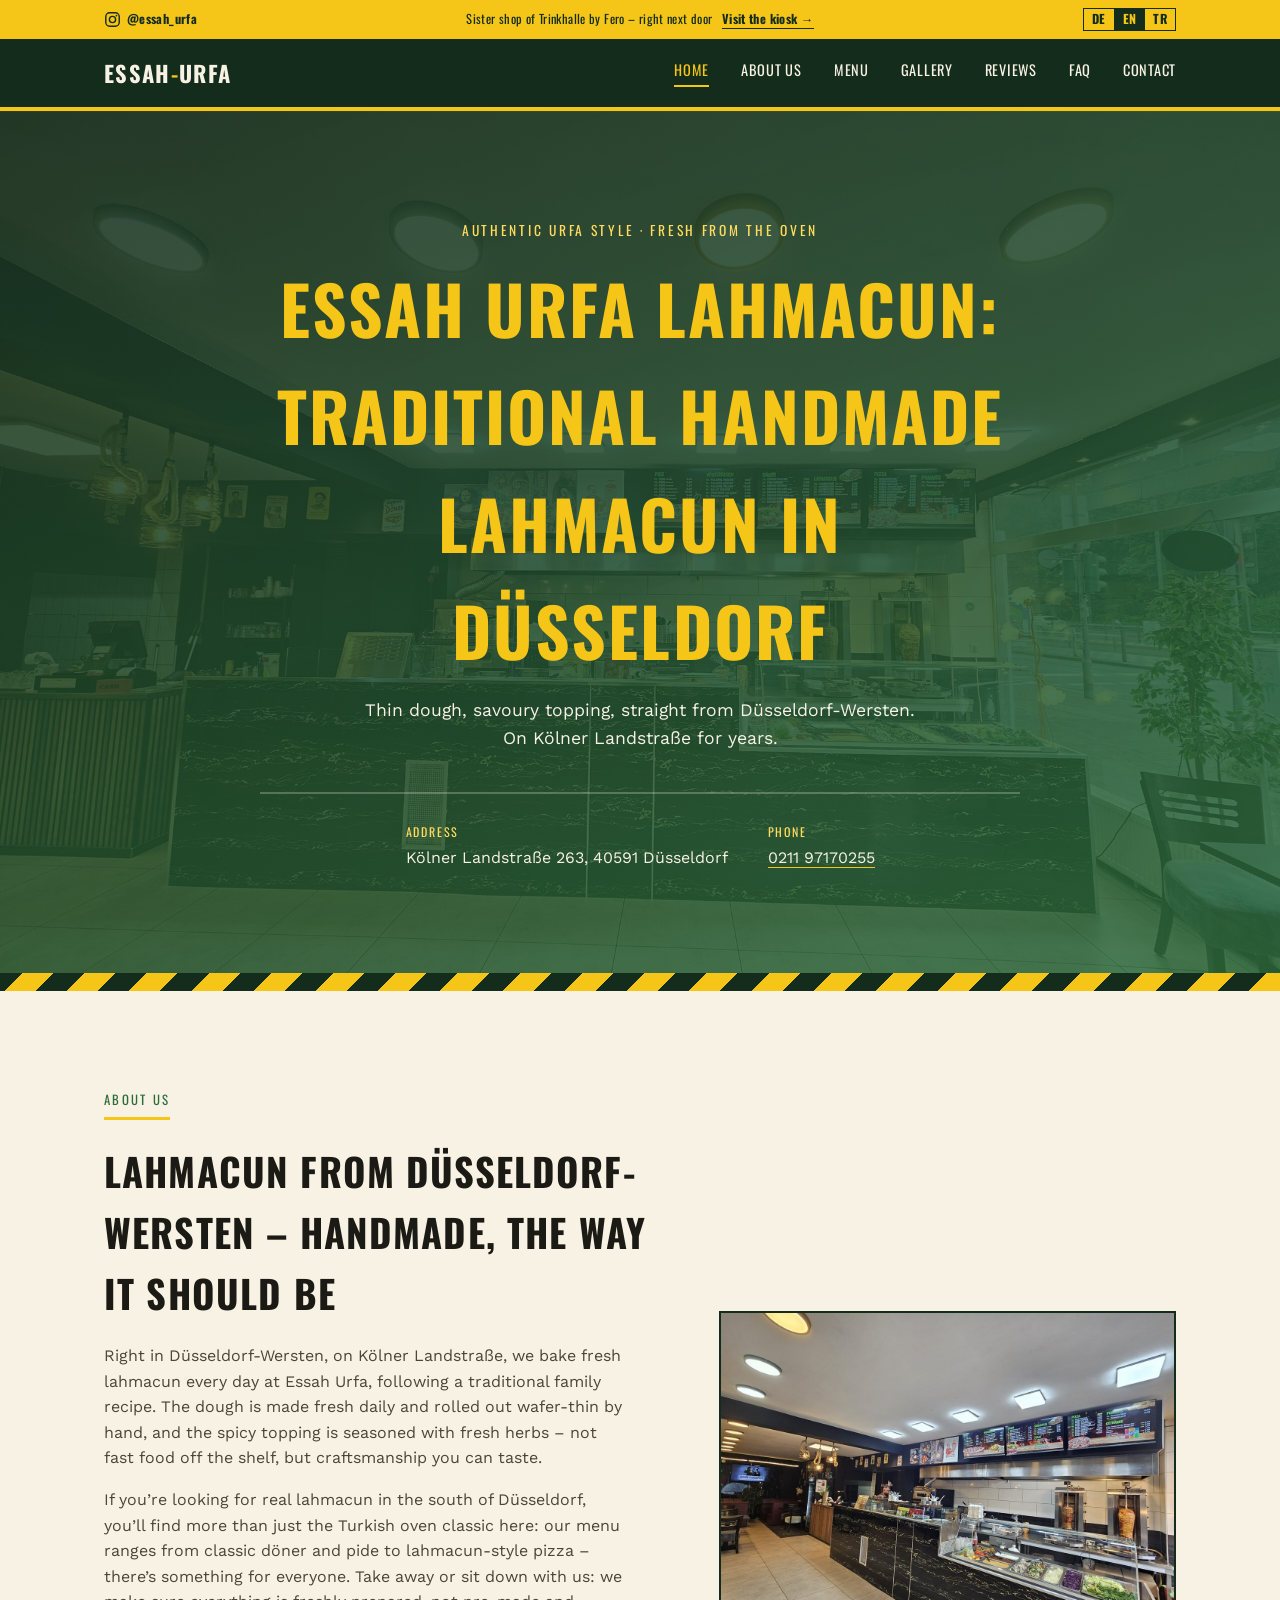
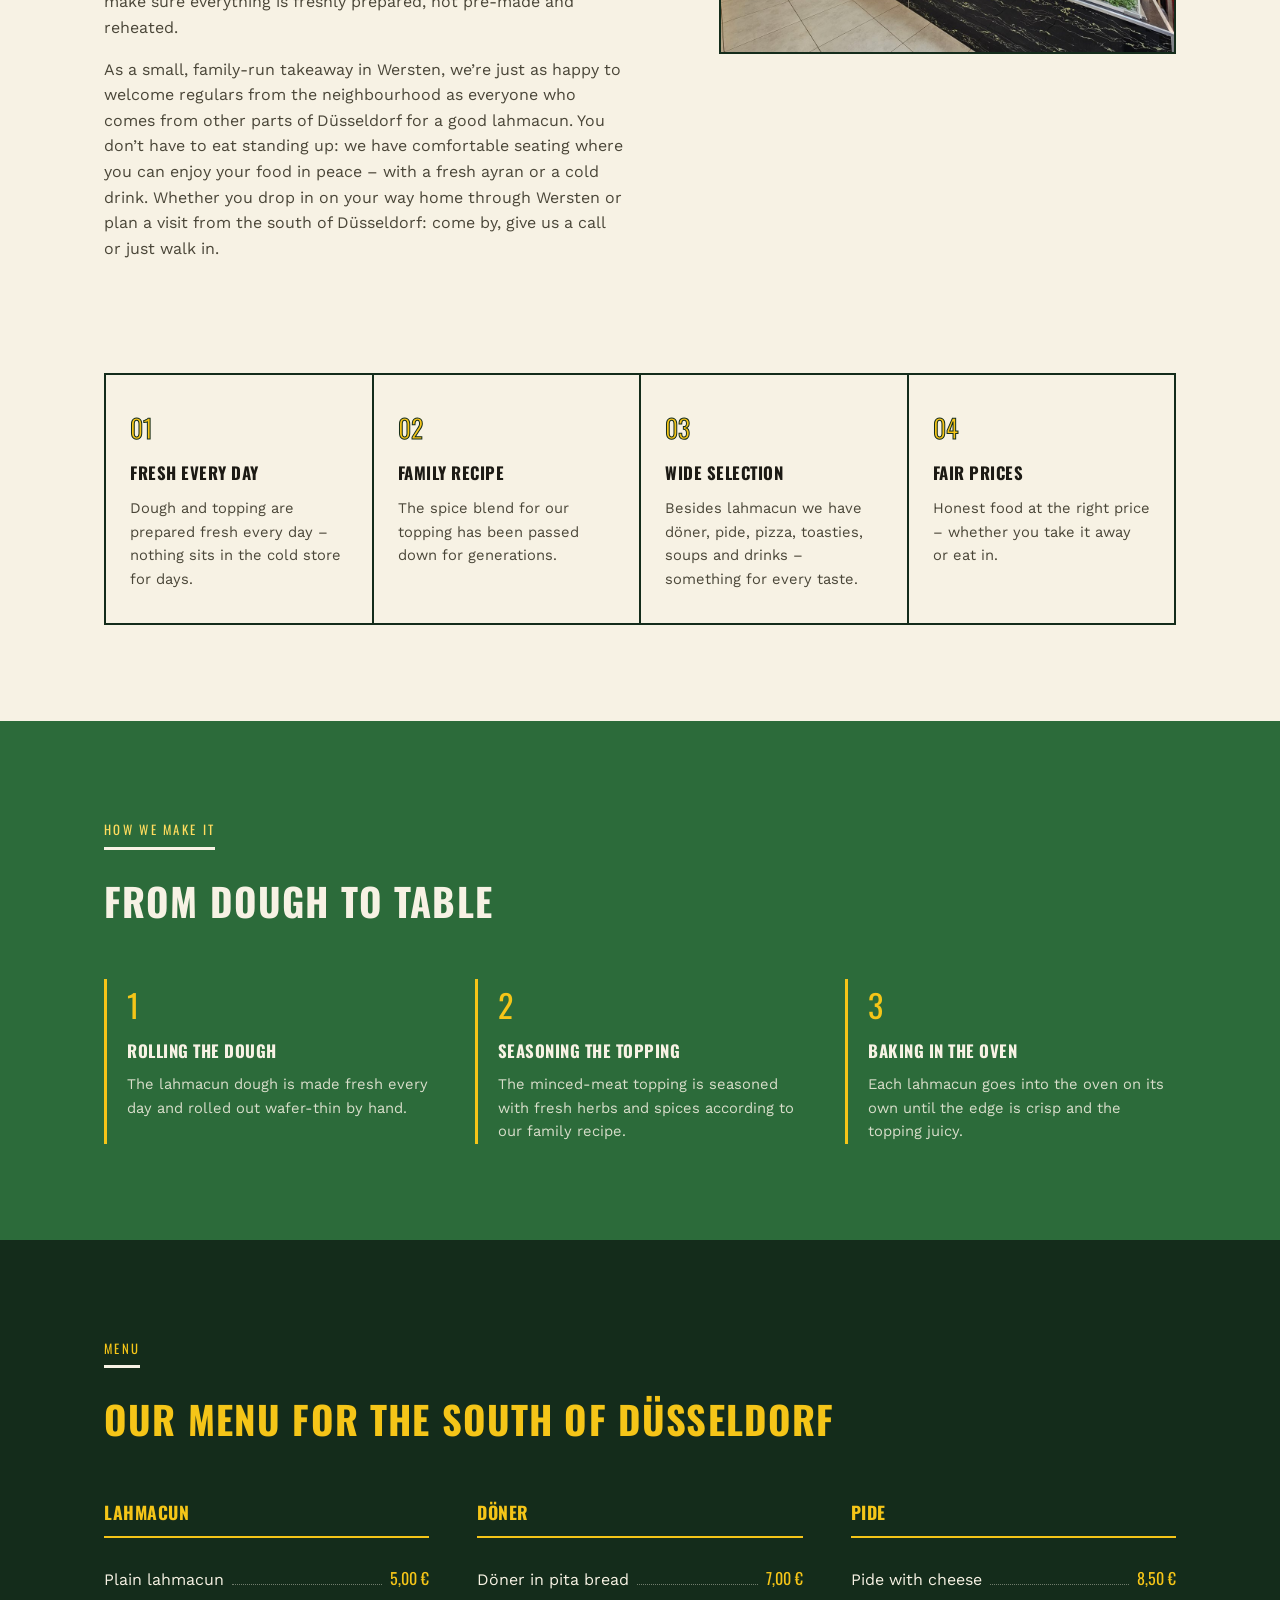
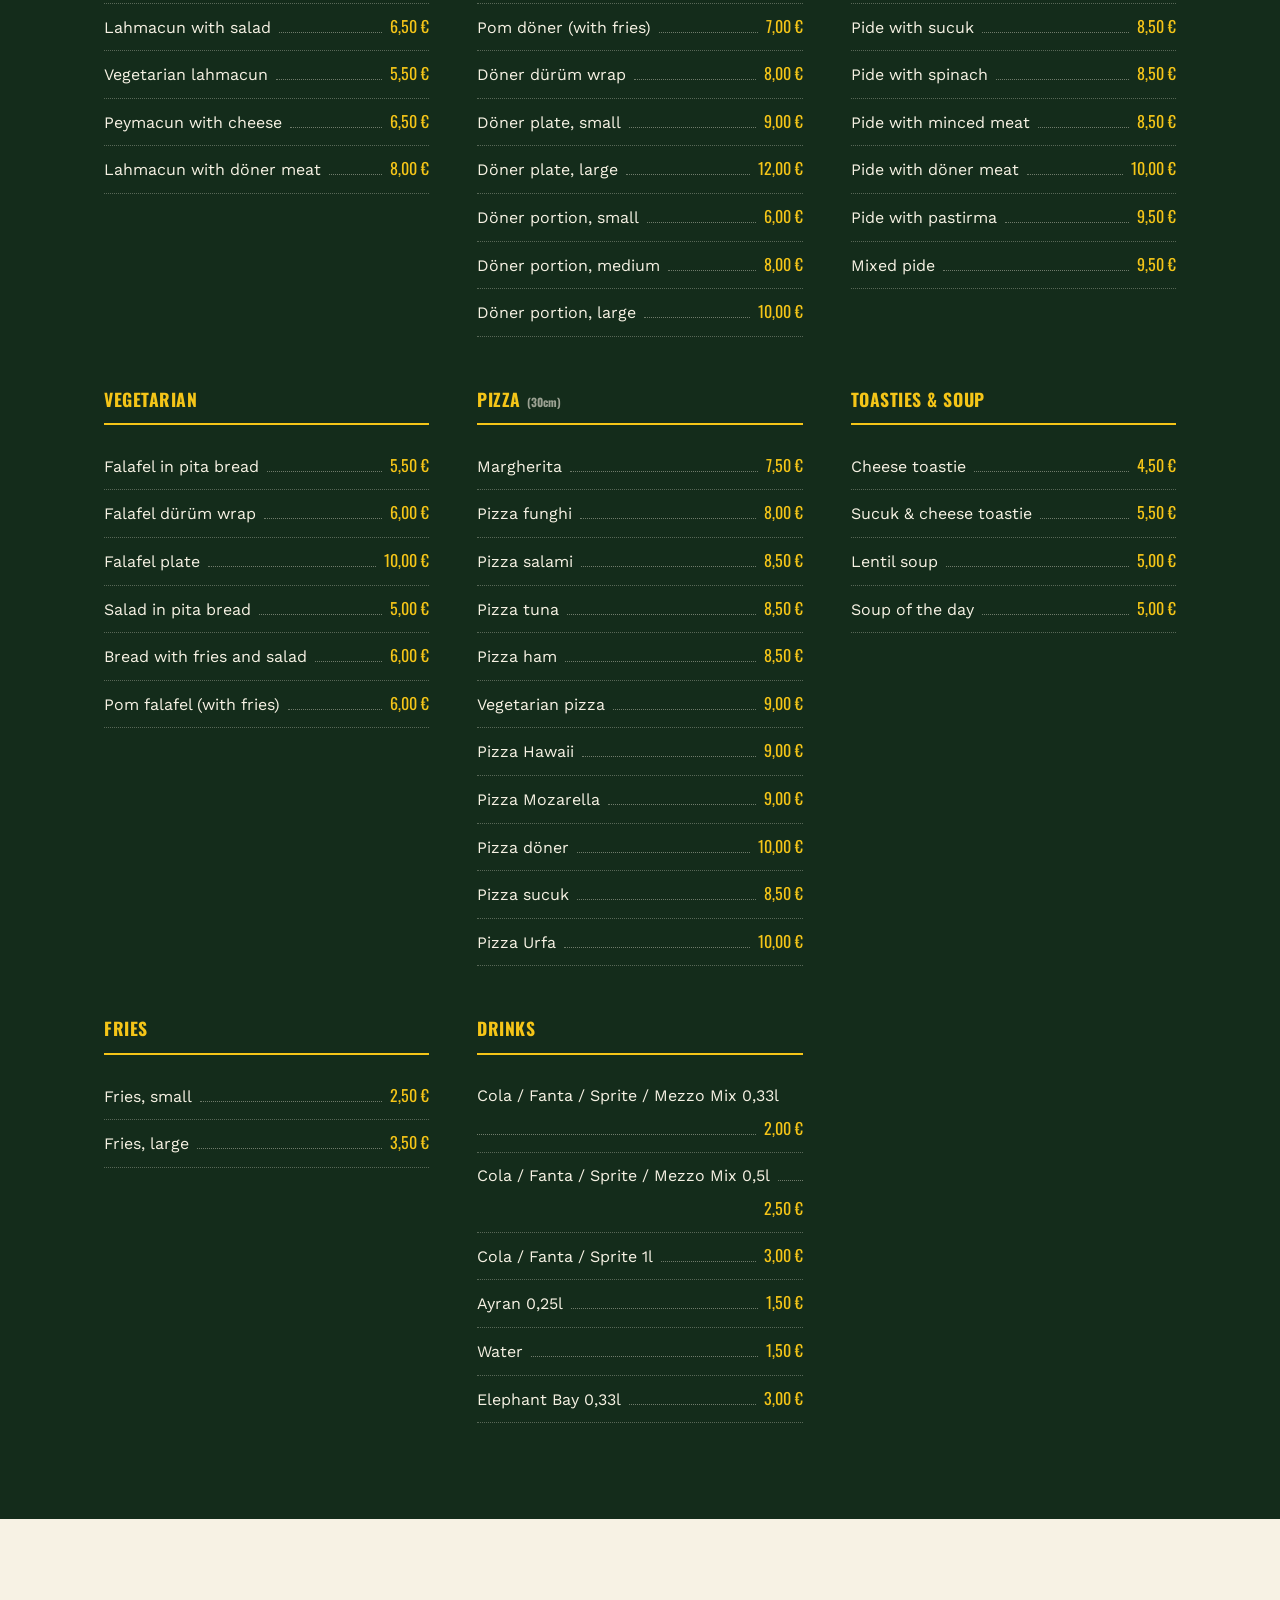
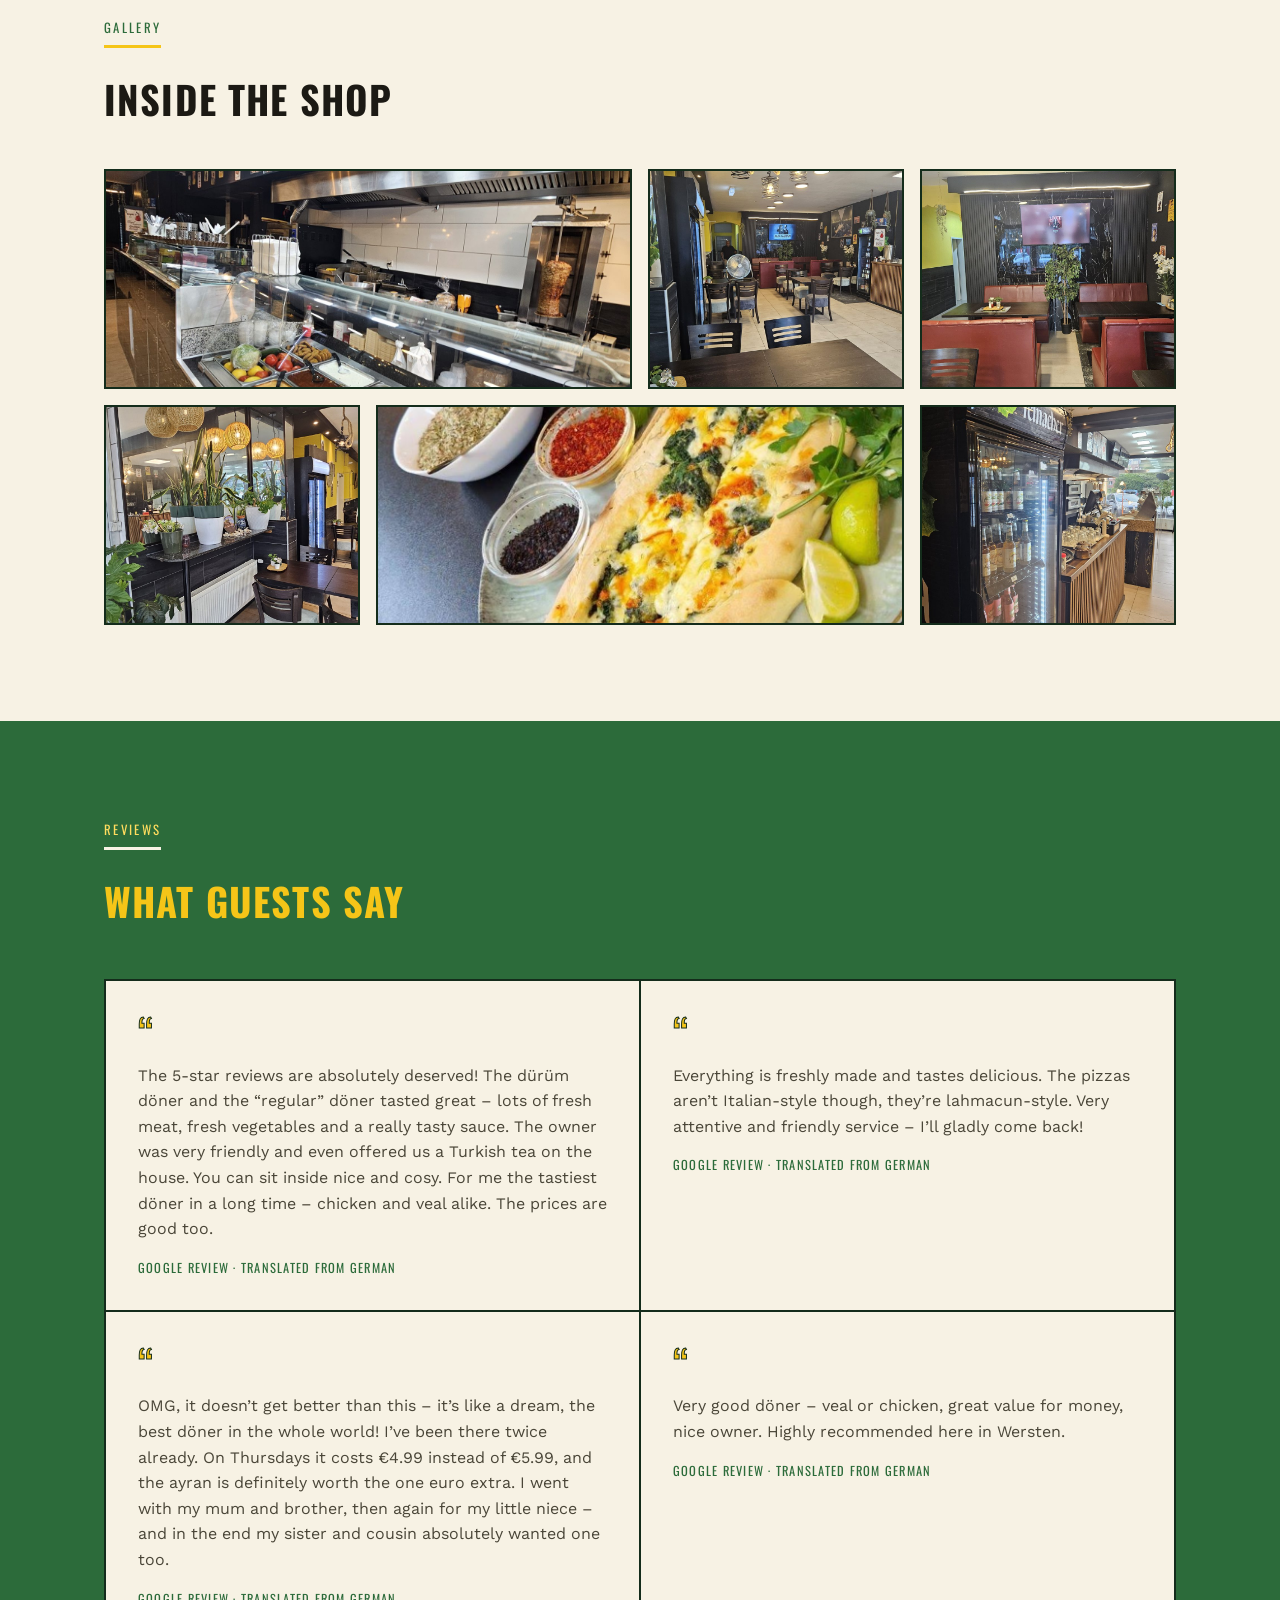
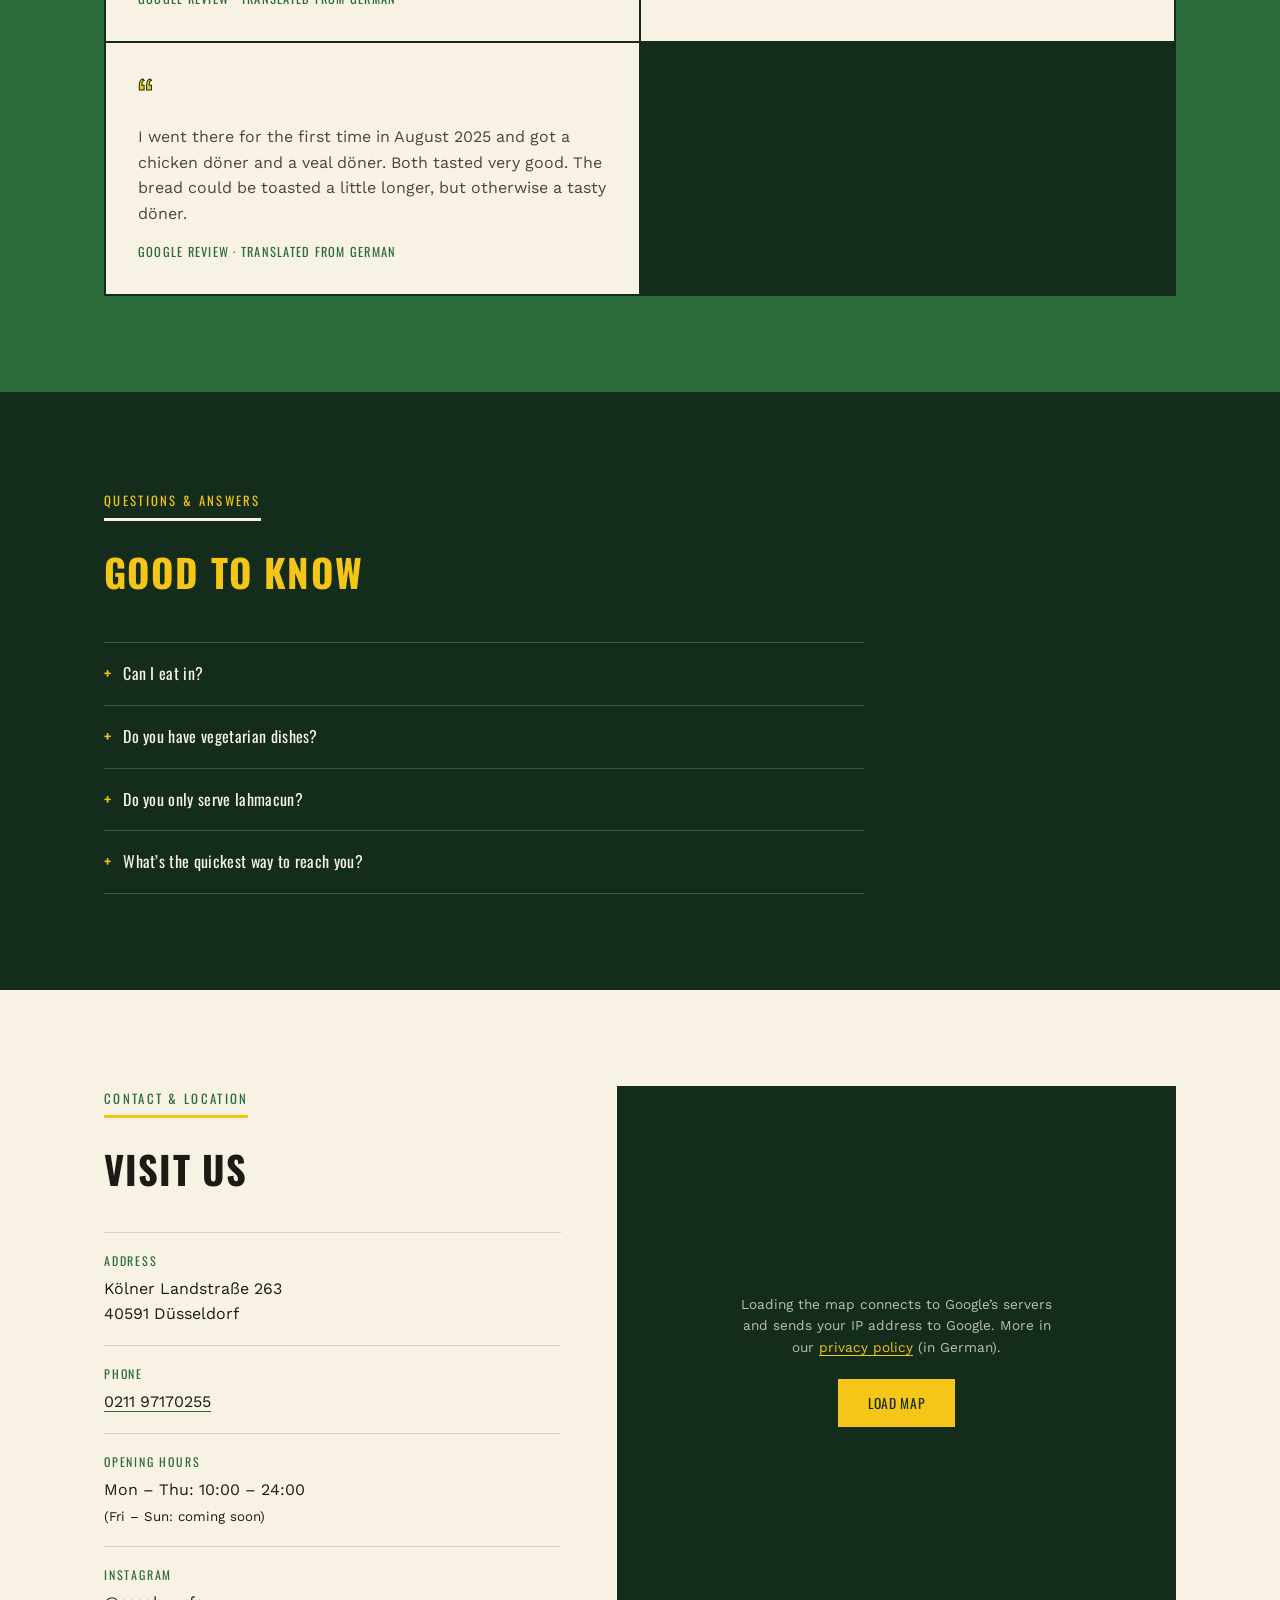
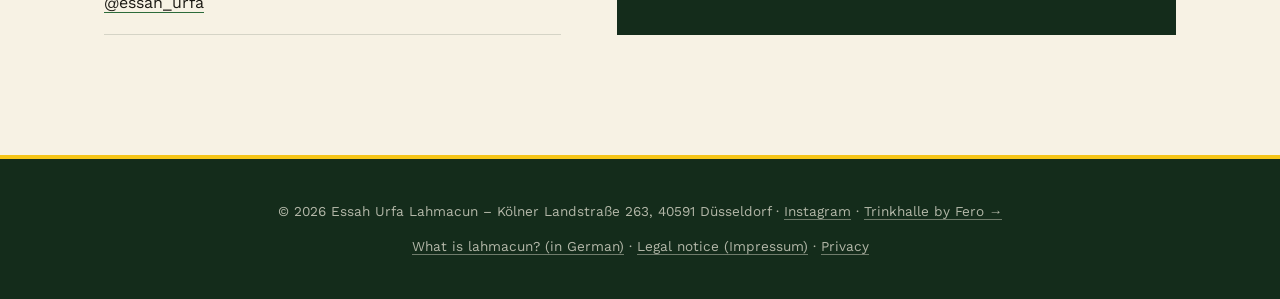
==== en/index.html @ 2b697b4c "Add Instagram, EN/TR versions, owner email and brand-name SEO - Top banner: Instagram link (@essah_u" ====
<!DOCTYPE html>
<html lang="en">
<head>
<meta charset="UTF-8">
<meta name="viewport" content="width=device-width, initial-scale=1.0">
<title>Essah Urfa Lahmacun | Best Lahmacun in Düsseldorf</title>
<meta name="description" content="Essah Urfa Lahmacun in Düsseldorf-Wersten: handmade lahmacun from a family recipe, fresh from the oven. Plus döner, pide and pizza – Kölner Landstraße 263.">
<meta name="google-site-verification" content="DgEEw7iNzkJwMD2DHUj1GJ-_hLQJwN2ZrJ9JctJrmMQ">
<link rel="canonical" href="https://essah-urfa.de/en/">
<link rel="alternate" hreflang="de" href="https://essah-urfa.de/">
<link rel="alternate" hreflang="en" href="https://essah-urfa.de/en/">
<link rel="alternate" hreflang="tr" href="https://essah-urfa.de/tr/">
<link rel="alternate" hreflang="x-default" href="https://essah-urfa.de/">

<meta property="og:type" content="website">
<meta property="og:site_name" content="Essah Urfa Lahmacun">
<meta property="og:title" content="Essah Urfa Lahmacun | Best Lahmacun in Düsseldorf">
<meta property="og:description" content="Handmade lahmacun from a family recipe, fresh from the oven – in Düsseldorf-Wersten, Kölner Landstraße 263.">
<meta property="og:url" content="https://essah-urfa.de/en/">
<meta property="og:image" content="https://essah-urfa.de/images/web/hero.jpg">
<meta property="og:locale" content="en_GB">
<meta name="twitter:card" content="summary_large_image">

<script type="application/ld+json">
{
  "@context": "https://schema.org",
  "@graph": [
    {
      "@type": "FastFoodRestaurant",
      "@id": "https://essah-urfa.de/#restaurant",
      "name": "Essah Urfa Lahmacun",
      "alternateName": ["Essah-Urfa", "Essah Urfa", "essah_urfa"],
      "image": "https://essah-urfa.de/images/web/hero.jpg",
      "telephone": "+49 211 97170255",
      "servesCuisine": ["Turkish", "Lahmacun", "Döner", "Pide", "Pizza"],
      "priceRange": "€",
      "areaServed": ["Düsseldorf", "Düsseldorf-Wersten", "Düsseldorf-Süd"],
      "address": {
        "@type": "PostalAddress",
        "streetAddress": "Kölner Landstraße 263",
        "postalCode": "40591",
        "addressLocality": "Düsseldorf",
        "addressCountry": "DE"
      },
      "geo": {
        "@type": "GeoCoordinates",
        "latitude": 51.184088,
        "longitude": 6.820766
      },
      "hasMap": "https://www.google.com/maps?q=51.184088,6.820766",
      "hasMenu": "https://essah-urfa.de/#speisekarte",
      "sameAs": ["https://www.instagram.com/essah_urfa/"],
      "url": "https://essah-urfa.de/"
    },
    {
      "@type": "WebSite",
      "@id": "https://essah-urfa.de/#website",
      "name": "Essah Urfa Lahmacun",
      "alternateName": ["Essah-Urfa", "Essah Urfa"],
      "url": "https://essah-urfa.de/",
      "publisher": { "@id": "https://essah-urfa.de/#restaurant" }
    }
  ]
}
</script>

<link rel="stylesheet" href="../css/style.css">
</head>
<body>

<div class="top-banner">
  <div class="section-inner top-banner-inner top-banner-inner--split">
    <a class="top-banner-social" href="https://www.instagram.com/essah_urfa/" target="_blank" rel="noopener" aria-label="Essah Urfa on Instagram">
      <svg viewBox="0 0 24 24" aria-hidden="true"><rect x="2.5" y="2.5" width="19" height="19" rx="5.5"/><circle cx="12" cy="12" r="4.4"/><circle cx="17.6" cy="6.4" r="1.2" class="dot"/></svg>
      <span>@essah_urfa</span>
    </a>
    <p class="top-banner-cross">Sister shop of Trinkhalle by Fero – right next door <a href="kiosk.html">Visit the kiosk →</a></p>
    <nav class="lang-switch" aria-label="Choose language">
      <a href="../" hreflang="de" lang="de">DE</a>
      <a href="./" hreflang="en" lang="en" aria-current="page">EN</a>
      <a href="../tr/" hreflang="tr" lang="tr">TR</a>
    </nav>
  </div>
</div>

<header class="site-header" id="top">
  <div class="header-inner">
    <a href="#top" class="logo">ESSAH<span>-</span>URFA</a>
    <button class="nav-toggle" id="navToggle" aria-label="Open menu" aria-expanded="false">
      <span></span><span></span><span></span>
    </button>
    <nav class="main-nav" id="mainNav">
      <a href="#start">Home</a>
      <a href="#ueber-uns">About us</a>
      <a href="#speisekarte">Menu</a>
      <a href="#galerie">Gallery</a>
      <a href="#bewertungen">Reviews</a>
      <a href="#faq">FAQ</a>
      <a href="#kontakt">Contact</a>
    </nav>
  </div>
</header>

<main>

  <section class="hero" id="start" style="background-image: linear-gradient(160deg, rgba(20,44,27,0.88), rgba(44,107,58,0.82)), url('../images/web/hero.jpg');">
    <div class="hero-content">
      <p class="hero-eyebrow">Authentic Urfa style · fresh from the oven</p>
      <h1>Essah Urfa Lahmacun: Traditional handmade lahmacun in Düsseldorf</h1>
      <p class="hero-text">Thin dough, savoury topping, straight from Düsseldorf-Wersten. On Kölner Landstraße for years.</p>
      <div class="hero-facts">
        <div class="hero-fact">
          <span class="fact-label">Address</span>
          <span class="fact-value">Kölner Landstraße 263, 40591 Düsseldorf</span>
        </div>
        <div class="hero-fact">
          <span class="fact-label">Phone</span>
          <span class="fact-value"><a href="tel:+4921197170255">0211 97170255</a></span>
        </div>
      </div>
    </div>
    <div class="hero-stripe" aria-hidden="true"></div>
  </section>

  <section class="about" id="ueber-uns">
    <div class="section-inner about-grid">
      <div class="about-text">
        <span class="section-kicker">About us</span>
        <h2>Lahmacun from Düsseldorf-Wersten – handmade, the way it should be</h2>
        <p>Right in Düsseldorf-Wersten, on Kölner Landstraße, we bake fresh lahmacun every day at Essah Urfa, following a traditional family recipe. The dough is made fresh daily and rolled out wafer-thin by hand, and the spicy topping is seasoned with fresh herbs – not fast food off the shelf, but craftsmanship you can taste.</p>
        <p>If you’re looking for real lahmacun in the south of Düsseldorf, you’ll find more than just the Turkish oven classic here: our menu ranges from classic döner and pide to lahmacun-style pizza – there’s something for everyone. Take away or sit down with us: we make sure everything is freshly prepared, not pre-made and reheated.</p>
        <p>As a small, family-run takeaway in Wersten, we’re just as happy to welcome regulars from the neighbourhood as everyone who comes from other parts of Düsseldorf for a good lahmacun. You don’t have to eat standing up: we have comfortable seating where you can enjoy your food in peace – with a fresh ayran or a cold drink. Whether you drop in on your way home through Wersten or plan a visit from the south of Düsseldorf: come by, give us a call or just walk in.</p>
      </div>
      <div class="about-media">
        <img src="../images/web/about.jpg" alt="Counter at Essah Urfa with fresh ingredients and döner spit" loading="lazy" width="1200" height="900">
      </div>
    </div>
  </section>

  <section class="usp">
    <div class="section-inner">
      <div class="usp-grid">
        <div class="usp-card">
          <span class="usp-number">01</span>
          <h3>Fresh every day</h3>
          <p>Dough and topping are prepared fresh every day – nothing sits in the cold store for days.</p>
        </div>
        <div class="usp-card">
          <span class="usp-number">02</span>
          <h3>Family recipe</h3>
          <p>The spice blend for our topping has been passed down for generations.</p>
        </div>
        <div class="usp-card">
          <span class="usp-number">03</span>
          <h3>Wide selection</h3>
          <p>Besides lahmacun we have döner, pide, pizza, toasties, soups and drinks – something for every taste.</p>
        </div>
        <div class="usp-card">
          <span class="usp-number">04</span>
          <h3>Fair prices</h3>
          <p>Honest food at the right price – whether you take it away or eat in.</p>
        </div>
      </div>
    </div>
  </section>

  <section class="process" id="zubereitung">
    <div class="section-inner">
      <span class="section-kicker">How we make it</span>
      <h2>From dough to table</h2>
      <div class="process-grid">
        <div class="process-step">
          <span class="process-step-number">1</span>
          <h3>Rolling the dough</h3>
          <p>The lahmacun dough is made fresh every day and rolled out wafer-thin by hand.</p>
        </div>
        <div class="process-step">
          <span class="process-step-number">2</span>
          <h3>Seasoning the topping</h3>
          <p>The minced-meat topping is seasoned with fresh herbs and spices according to our family recipe.</p>
        </div>
        <div class="process-step">
          <span class="process-step-number">3</span>
          <h3>Baking in the oven</h3>
          <p>Each lahmacun goes into the oven on its own until the edge is crisp and the topping juicy.</p>
        </div>
      </div>
    </div>
  </section>

  <section class="menu" id="speisekarte">
    <div class="section-inner">
      <span class="section-kicker section-kicker--light">Menu</span>
      <h2 class="menu-heading">Our menu for the south of Düsseldorf</h2>

      <div class="menu-grid">
        <div class="menu-group">
          <h3>Lahmacun</h3>
          <ul class="menu-list">
            <li><span class="menu-item-name">Plain lahmacun</span><span class="menu-item-line"></span><span class="menu-item-price">5,00 €</span></li>
            <li><span class="menu-item-name">Lahmacun with salad</span><span class="menu-item-line"></span><span class="menu-item-price">6,50 €</span></li>
            <li><span class="menu-item-name">Vegetarian lahmacun</span><span class="menu-item-line"></span><span class="menu-item-price">5,50 €</span></li>
            <li><span class="menu-item-name">Peymacun with cheese</span><span class="menu-item-line"></span><span class="menu-item-price">6,50 €</span></li>
            <li><span class="menu-item-name">Lahmacun with döner meat</span><span class="menu-item-line"></span><span class="menu-item-price">8,00 €</span></li>
          </ul>
        </div>

        <div class="menu-group">
          <h3>Döner</h3>
          <ul class="menu-list">
            <li><span class="menu-item-name">Döner in pita bread</span><span class="menu-item-line"></span><span class="menu-item-price">7,00 €</span></li>
            <li><span class="menu-item-name">Pom döner (with fries)</span><span class="menu-item-line"></span><span class="menu-item-price">7,00 €</span></li>
            <li><span class="menu-item-name">Döner dürüm wrap</span><span class="menu-item-line"></span><span class="menu-item-price">8,00 €</span></li>
            <li><span class="menu-item-name">Döner plate, small</span><span class="menu-item-line"></span><span class="menu-item-price">9,00 €</span></li>
            <li><span class="menu-item-name">Döner plate, large</span><span class="menu-item-line"></span><span class="menu-item-price">12,00 €</span></li>
            <li><span class="menu-item-name">Döner portion, small</span><span class="menu-item-line"></span><span class="menu-item-price">6,00 €</span></li>
            <li><span class="menu-item-name">Döner portion, medium</span><span class="menu-item-line"></span><span class="menu-item-price">8,00 €</span></li>
            <li><span class="menu-item-name">Döner portion, large</span><span class="menu-item-line"></span><span class="menu-item-price">10,00 €</span></li>
          </ul>
        </div>

        <div class="menu-group">
          <h3>Pide</h3>
          <ul class="menu-list">
            <li><span class="menu-item-name">Pide with cheese</span><span class="menu-item-line"></span><span class="menu-item-price">8,50 €</span></li>
            <li><span class="menu-item-name">Pide with sucuk</span><span class="menu-item-line"></span><span class="menu-item-price">8,50 €</span></li>
            <li><span class="menu-item-name">Pide with spinach</span><span class="menu-item-line"></span><span class="menu-item-price">8,50 €</span></li>
            <li><span class="menu-item-name">Pide with minced meat</span><span class="menu-item-line"></span><span class="menu-item-price">8,50 €</span></li>
            <li><span class="menu-item-name">Pide with döner meat</span><span class="menu-item-line"></span><span class="menu-item-price">10,00 €</span></li>
            <li><span class="menu-item-name">Pide with pastirma</span><span class="menu-item-line"></span><span class="menu-item-price">9,50 €</span></li>
            <li><span class="menu-item-name">Mixed pide</span><span class="menu-item-line"></span><span class="menu-item-price">9,50 €</span></li>
          </ul>
        </div>

        <div class="menu-group">
          <h3>Vegetarian</h3>
          <ul class="menu-list">
            <li><span class="menu-item-name">Falafel in pita bread</span><span class="menu-item-line"></span><span class="menu-item-price">5,50 €</span></li>
            <li><span class="menu-item-name">Falafel dürüm wrap</span><span class="menu-item-line"></span><span class="menu-item-price">6,00 €</span></li>
            <li><span class="menu-item-name">Falafel plate</span><span class="menu-item-line"></span><span class="menu-item-price">10,00 €</span></li>
            <li><span class="menu-item-name">Salad in pita bread</span><span class="menu-item-line"></span><span class="menu-item-price">5,00 €</span></li>
            <li><span class="menu-item-name">Bread with fries and salad</span><span class="menu-item-line"></span><span class="menu-item-price">6,00 €</span></li>
            <li><span class="menu-item-name">Pom falafel (with fries)</span><span class="menu-item-line"></span><span class="menu-item-price">6,00 €</span></li>
          </ul>
        </div>

        <div class="menu-group">
          <h3>Pizza <small>(30cm)</small></h3>
          <ul class="menu-list">
            <li><span class="menu-item-name">Margherita</span><span class="menu-item-line"></span><span class="menu-item-price">7,50 €</span></li>
            <li><span class="menu-item-name">Pizza funghi</span><span class="menu-item-line"></span><span class="menu-item-price">8,00 €</span></li>
            <li><span class="menu-item-name">Pizza salami</span><span class="menu-item-line"></span><span class="menu-item-price">8,50 €</span></li>
            <li><span class="menu-item-name">Pizza tuna</span><span class="menu-item-line"></span><span class="menu-item-price">8,50 €</span></li>
            <li><span class="menu-item-name">Pizza ham</span><span class="menu-item-line"></span><span class="menu-item-price">8,50 €</span></li>
            <li><span class="menu-item-name">Vegetarian pizza</span><span class="menu-item-line"></span><span class="menu-item-price">9,00 €</span></li>
            <li><span class="menu-item-name">Pizza Hawaii</span><span class="menu-item-line"></span><span class="menu-item-price">9,00 €</span></li>
            <li><span class="menu-item-name">Pizza Mozarella</span><span class="menu-item-line"></span><span class="menu-item-price">9,00 €</span></li>
            <li><span class="menu-item-name">Pizza döner</span><span class="menu-item-line"></span><span class="menu-item-price">10,00 €</span></li>
            <li><span class="menu-item-name">Pizza sucuk</span><span class="menu-item-line"></span><span class="menu-item-price">8,50 €</span></li>
            <li><span class="menu-item-name">Pizza Urfa</span><span class="menu-item-line"></span><span class="menu-item-price">10,00 €</span></li>
          </ul>
        </div>

        <div class="menu-group">
          <h3>Toasties &amp; soup</h3>
          <ul class="menu-list">
            <li><span class="menu-item-name">Cheese toastie</span><span class="menu-item-line"></span><span class="menu-item-price">4,50 €</span></li>
            <li><span class="menu-item-name">Sucuk &amp; cheese toastie</span><span class="menu-item-line"></span><span class="menu-item-price">5,50 €</span></li>
            <li><span class="menu-item-name">Lentil soup</span><span class="menu-item-line"></span><span class="menu-item-price">5,00 €</span></li>
            <li><span class="menu-item-name">Soup of the day</span><span class="menu-item-line"></span><span class="menu-item-price">5,00 €</span></li>
          </ul>
        </div>

        <div class="menu-group">
          <h3>Fries</h3>
          <ul class="menu-list">
            <li><span class="menu-item-name">Fries, small</span><span class="menu-item-line"></span><span class="menu-item-price">2,50 €</span></li>
            <li><span class="menu-item-name">Fries, large</span><span class="menu-item-line"></span><span class="menu-item-price">3,50 €</span></li>
          </ul>
        </div>

        <div class="menu-group">
          <h3>Drinks</h3>
          <ul class="menu-list">
            <li><span class="menu-item-name">Cola / Fanta / Sprite / Mezzo Mix 0,33l</span><span class="menu-item-line"></span><span class="menu-item-price">2,00 €</span></li>
            <li><span class="menu-item-name">Cola / Fanta / Sprite / Mezzo Mix 0,5l</span><span class="menu-item-line"></span><span class="menu-item-price">2,50 €</span></li>
            <li><span class="menu-item-name">Cola / Fanta / Sprite 1l</span><span class="menu-item-line"></span><span class="menu-item-price">3,00 €</span></li>
            <li><span class="menu-item-name">Ayran 0,25l</span><span class="menu-item-line"></span><span class="menu-item-price">1,50 €</span></li>
            <li><span class="menu-item-name">Water</span><span class="menu-item-line"></span><span class="menu-item-price">1,50 €</span></li>
            <li><span class="menu-item-name">Elephant Bay 0,33l</span><span class="menu-item-line"></span><span class="menu-item-price">3,00 €</span></li>
          </ul>
        </div>
      </div>
    </div>
  </section>

  <section class="gallery" id="galerie">
    <div class="section-inner">
      <span class="section-kicker">Gallery</span>
      <h2>Inside the shop</h2>
      <div class="gallery-grid">
        <div class="gallery-item gallery-item--wide">
          <img src="../images/web/gallery-1.jpg" alt="Fresh salads and ingredients at the counter, döner spit in the background" loading="lazy">
        </div>
        <div class="gallery-item">
          <img src="../images/web/gallery-2.jpg" alt="Seating area at Essah Urfa" loading="lazy">
        </div>
        <div class="gallery-item">
          <img src="../images/web/gallery-3.jpg" alt="Cosy corner with leather seats" loading="lazy">
        </div>
        <div class="gallery-item">
          <img src="../images/web/gallery-4.jpg" alt="Window seats" loading="lazy">
        </div>
        <div class="gallery-item gallery-item--wide">
          <img src="../images/web/gallery-5.jpg" alt="Freshly baked pide with spices and lime" loading="lazy">
        </div>
        <div class="gallery-item">
          <img src="../images/web/gallery-6.jpg" alt="Drinks fridge with alcohol-free cocktails and lemonades" loading="lazy">
        </div>
      </div>
    </div>
  </section>

  <section class="reviews" id="bewertungen">
    <div class="section-inner">
      <span class="section-kicker">Reviews</span>
      <h2>What guests say</h2>
      <div class="reviews-grid">
        <blockquote class="review-card">
          <p>The 5-star reviews are absolutely deserved! The dürüm döner and the “regular” döner tasted great – lots of fresh meat, fresh vegetables and a really tasty sauce. The owner was very friendly and even offered us a Turkish tea on the house. You can sit inside nice and cosy. For me the tastiest döner in a long time – chicken and veal alike. The prices are good too.</p>
          <footer>Google review · translated from German</footer>
        </blockquote>
        <blockquote class="review-card">
          <p>Everything is freshly made and tastes delicious. The pizzas aren’t Italian-style though, they’re lahmacun-style. Very attentive and friendly service – I’ll gladly come back!</p>
          <footer>Google review · translated from German</footer>
        </blockquote>
        <blockquote class="review-card">
          <p>OMG, it doesn’t get better than this – it’s like a dream, the best döner in the whole world! I’ve been there twice already. On Thursdays it costs €4.99 instead of €5.99, and the ayran is definitely worth the one euro extra. I went with my mum and brother, then again for my little niece – and in the end my sister and cousin absolutely wanted one too.</p>
          <footer>Google review · translated from German</footer>
        </blockquote>
        <blockquote class="review-card">
          <p>Very good döner – veal or chicken, great value for money, nice owner. Highly recommended here in Wersten.</p>
          <footer>Google review · translated from German</footer>
        </blockquote>
        <blockquote class="review-card">
          <p>I went there for the first time in August 2025 and got a chicken döner and a veal döner. Both tasted very good. The bread could be toasted a little longer, but otherwise a tasty döner.</p>
          <footer>Google review · translated from German</footer>
        </blockquote>
      </div>
    </div>
  </section>

  <section class="faq" id="faq">
    <div class="section-inner">
      <span class="section-kicker">Questions &amp; answers</span>
      <h2>Good to know</h2>
      <div class="faq-list">
        <details class="faq-item">
          <summary>Can I eat in?</summary>
          <p>Yes, we have comfortable seating – including window seats looking out onto the street.</p>
        </details>
        <details class="faq-item">
          <summary>Do you have vegetarian dishes?</summary>
          <p>Of course. For example falafel in pita bread, falafel dürüm, a falafel plate or vegetarian lahmacun.</p>
        </details>
        <details class="faq-item">
          <summary>Do you only serve lahmacun?</summary>
          <p>No. Besides lahmacun you’ll find döner, pide, pizza, toasties, soups, fries and drinks.</p>
        </details>
        <details class="faq-item">
          <summary>What’s the quickest way to reach you?</summary>
          <p>Just call us on <a href="tel:+4921197170255">0211 97170255</a> or drop by at Kölner Landstraße 263 in Düsseldorf.</p>
        </details>
      </div>
    </div>
  </section>

  <section class="contact" id="kontakt">
    <div class="section-inner contact-grid">
      <div class="contact-info">
        <span class="section-kicker">Contact &amp; location</span>
        <h2>Visit us</h2>
        <dl class="contact-list">
          <div class="contact-row">
            <dt>Address</dt>
            <dd>Kölner Landstraße 263<br>40591 Düsseldorf</dd>
          </div>
          <div class="contact-row">
            <dt>Phone</dt>
            <dd><a href="tel:+4921197170255">0211 97170255</a></dd>
          </div>
          <div class="contact-row">
            <dt>Opening hours</dt>
            <dd id="openingHours">
              Mon – Thu: 10:00 – 24:00<br>
              <small>(Fri – Sun: coming soon)</small>
            </dd>
          </div>
          <div class="contact-row">
            <dt>Instagram</dt>
            <dd><a href="https://www.instagram.com/essah_urfa/" target="_blank" rel="noopener">@essah_urfa</a></dd>
          </div>
        </dl>
      </div>
      <div class="contact-map">
        <div class="map-placeholder"
          data-map-src="https://www.google.com/maps?q=K%C3%B6lner%20Landstra%C3%9Fe%20263%2C%2040591%20D%C3%BCsseldorf&output=embed"
          data-map-title="Essah Urfa location on the map">
          <p>Loading the map connects to Google’s servers and sends your IP address to Google. More in our <a href="../datenschutz.html">privacy policy</a> (in German).</p>
          <button type="button" class="map-load-btn">Load map</button>
        </div>
      </div>
    </div>
  </section>

</main>

<footer class="site-footer">
  <div class="section-inner footer-inner">
    <p>&copy; <span id="year"></span> Essah Urfa Lahmacun – Kölner Landstraße 263, 40591 Düsseldorf · <a href="https://www.instagram.com/essah_urfa/" target="_blank" rel="noopener">Instagram</a> · <a href="kiosk.html">Trinkhalle by Fero →</a></p>
    <p><a href="../was-ist-lahmacun.html">What is lahmacun? (in German)</a> · <a href="../impressum.html">Legal notice (Impressum)</a> · <a href="../datenschutz.html">Privacy</a></p>
  </div>
</footer>

<script src="../js/script.js"></script>
</body>
</html>
---- css/style.css ----
/* ===== Essah-Urfa – Lahmacun ===== */

@font-face {
  font-family: 'Oswald';
  font-style: normal;
  font-weight: 200 700;
  font-display: swap;
  src: url('../fonts/oswald.woff2') format('woff2');
}

@font-face {
  font-family: 'Work Sans';
  font-style: normal;
  font-weight: 100 900;
  font-display: swap;
  src: url('../fonts/work-sans.woff2') format('woff2');
}

:root {
  --green-900: #142c1b;
  --green-700: #2c6b3a;
  --green-600: #357a44;
  --yellow-400: #f5c518;
  --yellow-300: #ffdc5e;
  --cream: #f7f2e4;
  --ink: #1c1a14;
  --ink-soft: #4a4638;
  --border: #142c1b;

  --font-display: 'Oswald', sans-serif;
  --font-body: 'Work Sans', sans-serif;
}

* {
  box-sizing: border-box;
}

html {
  scroll-behavior: smooth;
  overflow-x: hidden;
}

body {
  margin: 0;
  overflow-x: hidden;
  background: var(--cream);
  color: var(--ink);
  font-family: var(--font-body);
  line-height: 1.6;
}

img {
  max-width: 100%;
  display: block;
}

a {
  color: inherit;
  text-decoration: none;
}

h1, h2, h3 {
  font-family: var(--font-display);
  text-transform: uppercase;
  letter-spacing: 0.03em;
  margin: 0 0 0.5em;
}

.section-inner {
  max-width: 1120px;
  margin: 0 auto;
  padding: 0 24px;
}

.section-kicker {
  display: inline-block;
  font-family: var(--font-display);
  font-size: 0.8rem;
  letter-spacing: 0.18em;
  text-transform: uppercase;
  color: var(--green-700);
  border-bottom: 3px solid var(--yellow-400);
  padding-bottom: 6px;
  margin-bottom: 20px;
}

.section-kicker--light {
  color: var(--yellow-400);
  border-bottom-color: var(--cream);
}

/* ===== Top banner (cross-link between the two sites) ===== */

.top-banner {
  background: var(--yellow-400);
  color: var(--green-900);
}

.top-banner-inner {
  display: flex;
  flex-wrap: wrap;
  align-items: center;
  justify-content: center;
  gap: 4px 12px;
  padding: 8px 24px;
  font-family: var(--font-display);
  font-size: 0.78rem;
  letter-spacing: 0.03em;
  text-align: center;
}

.top-banner-inner a {
  font-weight: 700;
  border-bottom: 1px solid var(--green-900);
}

.top-banner-inner--split {
  display: grid;
  grid-template-columns: 1fr auto 1fr;
  grid-template-areas: "social cross lang";
  gap: 6px 16px;
}

.top-banner-cross {
  grid-area: cross;
  margin: 0;
}

.top-banner-cross a {
  margin-left: 6px;
  white-space: nowrap;
}

.top-banner-inner .top-banner-social {
  grid-area: social;
  justify-self: start;
  display: inline-flex;
  align-items: center;
  gap: 6px;
  border-bottom: none;
}

.top-banner-social svg {
  width: 17px;
  height: 17px;
  fill: none;
  stroke: currentColor;
  stroke-width: 2;
}

.top-banner-social svg .dot {
  fill: currentColor;
  stroke: none;
}

.top-banner-social:hover span {
  text-decoration: underline;
}

.lang-switch {
  grid-area: lang;
  justify-self: end;
  display: flex;
  border: 1.5px solid var(--green-900);
}

.top-banner-inner .lang-switch a {
  border-bottom: none;
  padding: 1px 8px;
  line-height: 1.5;
}

.lang-switch a + a {
  border-left: 1.5px solid var(--green-900);
}

.lang-switch a:hover {
  background: var(--yellow-300);
}

.lang-switch a[aria-current="page"] {
  background: var(--green-900);
  color: var(--yellow-400);
}

/* ===== Header ===== */

.site-header {
  position: sticky;
  top: 0;
  z-index: 50;
  background: var(--green-900);
  border-bottom: 4px solid var(--yellow-400);
}

.header-inner {
  max-width: 1120px;
  margin: 0 auto;
  padding: 16px 24px;
  display: flex;
  align-items: center;
  justify-content: space-between;
}

.logo {
  font-family: var(--font-display);
  font-size: 1.4rem;
  font-weight: 700;
  letter-spacing: 0.06em;
  color: var(--cream);
}

.logo span {
  color: var(--yellow-400);
}

.main-nav {
  display: flex;
  gap: 32px;
}

.main-nav a {
  font-family: var(--font-display);
  font-size: 0.9rem;
  letter-spacing: 0.05em;
  text-transform: uppercase;
  color: var(--cream);
  padding-bottom: 4px;
  border-bottom: 2px solid transparent;
  transition: border-color 0.15s ease, color 0.15s ease;
}

.main-nav a:hover,
.main-nav a.active {
  color: var(--yellow-400);
  border-bottom-color: var(--yellow-400);
}

.nav-toggle {
  display: none;
  flex-direction: column;
  justify-content: center;
  gap: 5px;
  width: 40px;
  height: 40px;
  background: transparent;
  border: 2px solid var(--yellow-400);
  cursor: pointer;
  padding: 0;
}

.nav-toggle span {
  display: block;
  height: 2px;
  margin: 0 8px;
  background: var(--yellow-400);
}

/* ===== Hero ===== */

.hero {
  position: relative;
  background-color: var(--green-700);
  background-size: cover;
  background-position: center;
  color: var(--cream);
  padding: 96px 24px 120px;
  overflow: hidden;
}

.hero-content {
  max-width: 760px;
  margin: 0 auto;
  position: relative;
  z-index: 2;
  text-align: center;
}

.hero-eyebrow {
  font-family: var(--font-display);
  letter-spacing: 0.2em;
  text-transform: uppercase;
  color: var(--yellow-300);
  font-size: 0.85rem;
  margin-bottom: 12px;
}

.hero h1 {
  font-size: clamp(2.6rem, 6vw, 4.2rem);
  color: var(--yellow-400);
  margin-bottom: 12px;
}

.hero-subname {
  font-family: var(--font-display);
  letter-spacing: 0.1em;
  text-transform: uppercase;
  font-size: 0.85rem;
  color: var(--yellow-300);
  margin: 0 0 20px;
}

.hero-text {
  font-size: 1.1rem;
  max-width: 560px;
  margin: 0 auto 40px;
  color: var(--cream);
}

.hero-facts {
  display: flex;
  justify-content: center;
  gap: 40px;
  flex-wrap: wrap;
  border-top: 2px solid rgba(247, 242, 228, 0.25);
  padding-top: 28px;
}

.hero-fact {
  display: flex;
  flex-direction: column;
  gap: 4px;
  text-align: left;
}

.fact-label {
  font-family: var(--font-display);
  font-size: 0.75rem;
  letter-spacing: 0.15em;
  text-transform: uppercase;
  color: var(--yellow-300);
}

.fact-value a {
  border-bottom: 1px solid var(--yellow-400);
}

.hero-stripe {
  position: absolute;
  left: 0;
  right: 0;
  bottom: 0;
  height: 18px;
  background: repeating-linear-gradient(
    -45deg,
    var(--yellow-400),
    var(--yellow-400) 22px,
    var(--green-900) 22px,
    var(--green-900) 44px
  );
}

/* ===== About ===== */

.about {
  padding: 96px 0;
}

.about-grid {
  display: grid;
  grid-template-columns: 1.1fr 0.9fr;
  gap: 56px;
  align-items: center;
}

.about-text h2 {
  font-size: clamp(1.8rem, 3.5vw, 2.4rem);
  color: var(--ink);
}

.about-text p {
  color: var(--ink-soft);
  max-width: 52ch;
}

.about-media {
  aspect-ratio: 4 / 3;
  border: 2px solid var(--border);
  overflow: hidden;
}

.about-media img {
  width: 100%;
  height: 100%;
  object-fit: cover;
}

/* ===== Placeholder boxes (for photos not uploaded yet) ===== */

.placeholder-box {
  position: relative;
  border: 2px solid var(--border);
  background: repeating-linear-gradient(
    45deg,
    var(--green-600),
    var(--green-600) 16px,
    var(--yellow-400) 16px,
    var(--yellow-400) 32px
  );
  display: flex;
  align-items: center;
  justify-content: center;
}

.placeholder-box span {
  background: var(--green-900);
  color: var(--cream);
  font-family: var(--font-display);
  font-size: 0.8rem;
  letter-spacing: 0.1em;
  text-transform: uppercase;
  padding: 8px 16px;
}

/* ===== USP ===== */

.usp {
  padding: 0 0 96px;
}

.usp-grid {
  display: grid;
  grid-template-columns: repeat(4, 1fr);
  gap: 2px;
  background: var(--border);
  border: 2px solid var(--border);
}

.usp-card {
  background: var(--cream);
  padding: 32px 24px;
}

.usp-number {
  display: block;
  font-family: var(--font-display);
  font-size: 1.6rem;
  color: var(--yellow-400);
  -webkit-text-stroke: 1px var(--green-900);
  margin-bottom: 12px;
}

.usp-card h3 {
  font-size: 1.05rem;
  margin-bottom: 10px;
}

.usp-card p {
  color: var(--ink-soft);
  font-size: 0.92rem;
  margin: 0;
}

/* ===== Process ===== */

.process {
  background: var(--green-700);
  color: var(--cream);
  padding: 96px 0;
}

.process .section-kicker {
  color: var(--yellow-300);
  border-bottom-color: var(--cream);
}

.process h2 {
  font-size: clamp(1.8rem, 3.5vw, 2.4rem);
  margin-bottom: 48px;
}

.process-grid {
  display: grid;
  grid-template-columns: repeat(3, 1fr);
  gap: 40px;
}

.process-step {
  border-left: 3px solid var(--yellow-400);
  padding-left: 20px;
}

.process-step-number {
  display: block;
  font-family: var(--font-display);
  font-size: 2rem;
  color: var(--yellow-400);
  margin-bottom: 8px;
}

.process-step h3 {
  font-size: 1.05rem;
  margin-bottom: 8px;
}

.process-step p {
  color: rgba(247, 242, 228, 0.85);
  font-size: 0.92rem;
  margin: 0;
}

/* ===== Menu ===== */

.menu {
  background: var(--green-900);
  color: var(--cream);
  padding: 96px 0;
}

.menu-heading {
  color: var(--yellow-400);
  font-size: clamp(1.8rem, 3.5vw, 2.4rem);
  margin-bottom: 48px;
}

.menu-heading + .menu-note {
  margin: -32px 0 32px;
  color: rgba(247, 242, 228, 0.7);
  font-size: 0.9rem;
}

.menu-grid {
  display: grid;
  grid-template-columns: repeat(auto-fit, minmax(260px, 1fr));
  gap: 48px;
}

.menu-group h3 small {
  color: rgba(247, 242, 228, 0.6);
  font-size: 0.65em;
  text-transform: none;
  letter-spacing: 0;
}

.menu-group h3 {
  color: var(--yellow-400);
  font-size: 1.1rem;
  border-bottom: 2px solid var(--yellow-400);
  padding-bottom: 10px;
  margin-bottom: 18px;
}

.menu-list {
  list-style: none;
  margin: 0;
  padding: 0;
}

.menu-list li {
  display: flex;
  flex-wrap: wrap;
  align-items: baseline;
  gap: 8px;
  padding: 10px 0;
  border-bottom: 1px dotted rgba(247, 242, 228, 0.3);
}

.menu-item-name {
  min-width: 0;
}

.menu-item-line {
  flex: 1;
  min-width: 24px;
  border-bottom: 1px dotted rgba(247, 242, 228, 0.4);
  margin-bottom: 4px;
}

.menu-item-price {
  font-family: var(--font-display);
  color: var(--yellow-400);
  white-space: nowrap;
  margin-left: auto;
}

/* ===== Gallery ===== */

.gallery {
  padding: 96px 0;
}

.gallery h2 {
  font-size: clamp(1.8rem, 3.5vw, 2.4rem);
  margin-bottom: 40px;
}

.gallery-grid {
  display: grid;
  grid-template-columns: repeat(4, 1fr);
  grid-auto-rows: 220px;
  grid-auto-flow: dense;
  gap: 16px;
}

.gallery-item {
  border: 2px solid var(--border);
  overflow: hidden;
}

.gallery-item img {
  width: 100%;
  height: 100%;
  object-fit: cover;
  transition: transform 0.3s ease;
}

.gallery-item:hover img {
  transform: scale(1.05);
}

.gallery-item--wide {
  grid-column: span 2;
}

/* ===== Reviews ===== */

.reviews {
  background: var(--green-700);
  color: var(--cream);
  padding: 96px 0;
}

.reviews .section-kicker {
  color: var(--yellow-300);
  border-bottom-color: var(--cream);
}

.reviews h2 {
  color: var(--yellow-400);
  font-size: clamp(1.8rem, 3.5vw, 2.4rem);
  margin-bottom: 48px;
}

.reviews-grid {
  display: grid;
  grid-template-columns: repeat(2, 1fr);
  gap: 2px;
  background: var(--border);
  border: 2px solid var(--border);
}

.review-card {
  background: var(--cream);
  color: var(--ink);
  margin: 0;
  padding: 32px;
}

.review-card::before {
  content: "\201C";
  display: block;
  font-family: var(--font-display);
  font-size: 2.6rem;
  line-height: 1;
  color: var(--yellow-400);
  -webkit-text-stroke: 1px var(--green-900);
  margin-bottom: 8px;
}

.review-card p {
  margin: 0 0 16px;
  color: var(--ink-soft);
}

.review-card footer {
  font-family: var(--font-display);
  font-size: 0.78rem;
  letter-spacing: 0.1em;
  text-transform: uppercase;
  color: var(--green-700);
}

/* ===== FAQ ===== */

.faq {
  background: var(--green-900);
  color: var(--cream);
  padding: 96px 0;
}

.faq .section-kicker {
  color: var(--yellow-400);
  border-bottom-color: var(--cream);
}

.faq h2 {
  font-size: clamp(1.8rem, 3.5vw, 2.4rem);
  color: var(--yellow-400);
  margin-bottom: 40px;
}

.faq-list {
  max-width: 760px;
}

.faq-item {
  border-top: 1px solid rgba(247, 242, 228, 0.2);
  padding: 18px 0;
}

.faq-item:last-child {
  border-bottom: 1px solid rgba(247, 242, 228, 0.2);
}

.faq-item summary {
  cursor: pointer;
  font-family: var(--font-display);
  font-size: 1rem;
  letter-spacing: 0.02em;
  list-style: none;
}

.faq-item summary::-webkit-details-marker {
  display: none;
}

.faq-item summary::before {
  content: "+";
  display: inline-block;
  width: 1.2em;
  color: var(--yellow-400);
  font-weight: 700;
}

.faq-item[open] summary::before {
  content: "\2212";
}

.faq-item p {
  margin: 14px 0 0 1.2em;
  color: rgba(247, 242, 228, 0.85);
  max-width: 60ch;
}

/* ===== Contact ===== */

.contact {
  padding: 96px 0 120px;
}

.contact-grid {
  display: grid;
  grid-template-columns: 0.9fr 1.1fr;
  gap: 56px;
}

.contact h2 {
  font-size: clamp(1.8rem, 3.5vw, 2.4rem);
}

.contact-list {
  margin: 32px 0 0;
}

.contact-row {
  border-top: 1px solid rgba(20, 44, 27, 0.15);
  padding: 18px 0;
}

.contact-row:last-child {
  border-bottom: 1px solid rgba(20, 44, 27, 0.15);
}

.contact-row dt {
  font-family: var(--font-display);
  font-size: 0.75rem;
  letter-spacing: 0.15em;
  text-transform: uppercase;
  color: var(--green-700);
  margin-bottom: 6px;
}

.contact-row dd {
  margin: 0;
}

.contact-row a {
  border-bottom: 1px solid var(--green-700);
}

.contact-map {
  border: 2px solid var(--border);
  min-height: 320px;
}

.contact-map iframe {
  display: block;
}

.map-placeholder {
  height: 100%;
  min-height: 320px;
  display: flex;
  flex-direction: column;
  align-items: center;
  justify-content: center;
  gap: 20px;
  text-align: center;
  padding: 32px;
  background: var(--green-900);
  color: var(--cream);
}

.map-placeholder p {
  max-width: 40ch;
  font-size: 0.85rem;
  color: rgba(247, 242, 228, 0.75);
  margin: 0;
}

.map-placeholder p a {
  color: var(--yellow-400);
  border-bottom: 1px solid var(--yellow-400);
}

.map-load-btn {
  font-family: var(--font-display);
  font-size: 0.85rem;
  letter-spacing: 0.05em;
  text-transform: uppercase;
  background: var(--yellow-400);
  color: var(--green-900);
  border: 2px solid var(--yellow-400);
  padding: 12px 28px;
  cursor: pointer;
}

.map-load-btn:hover {
  background: transparent;
  color: var(--yellow-400);
}

/* ===== Legal pages (Impressum / Datenschutz) ===== */

.legal {
  padding: 64px 0 96px;
}

.legal-inner {
  max-width: 760px;
}

.legal h1 {
  font-size: clamp(1.8rem, 3.5vw, 2.4rem);
  margin-bottom: 24px;
}

.legal h2 {
  font-size: 1.05rem;
  margin-top: 40px;
}

.legal p {
  color: var(--ink-soft);
  max-width: 65ch;
}

.legal p a {
  color: var(--green-700);
  border-bottom: 1px solid var(--green-700);
}

.legal-note {
  border: 2px solid var(--border);
  background: var(--yellow-300);
  color: var(--ink);
  padding: 16px 20px;
  max-width: 65ch;
}

.article-hero {
  border: 2px solid var(--border);
  max-width: 420px;
  margin: 24px 0 32px;
  overflow: hidden;
}

.article-hero img {
  width: 100%;
  height: auto;
  display: block;
}

/* ===== Footer ===== */

.site-footer {
  background: var(--green-900);
  color: rgba(247, 242, 228, 0.7);
  border-top: 4px solid var(--yellow-400);
  padding: 28px 0;
  font-size: 0.85rem;
}

.footer-inner {
  text-align: center;
}

.footer-inner a {
  border-bottom: 1px solid rgba(247, 242, 228, 0.4);
}

/* ===== Scroll-reveal ===== */

.reveal {
  opacity: 0;
  transform: translateY(24px);
  transition: opacity 0.5s ease, transform 0.5s ease;
}

.reveal.is-visible {
  opacity: 1;
  transform: translateY(0);
}

/* ===== Responsive ===== */

@media (max-width: 860px) {
  .about-grid,
  .contact-grid {
    grid-template-columns: 1fr;
  }

  .menu-grid {
    grid-template-columns: 1fr;
    gap: 36px;
  }

  .usp-grid {
    grid-template-columns: repeat(2, 1fr);
  }

  .process-grid {
    grid-template-columns: 1fr;
    gap: 32px;
  }

  .gallery-grid {
    grid-template-columns: repeat(2, 1fr);
    grid-auto-rows: 160px;
  }

  .reviews-grid {
    grid-template-columns: 1fr;
  }
}

@media (max-width: 720px) {
  .top-banner-inner--split {
    grid-template-columns: 1fr auto;
    grid-template-areas:
      "social lang"
      "cross cross";
    padding: 8px 16px;
  }

  .nav-toggle {
    display: flex;
  }

  .main-nav {
    position: absolute;
    top: 100%;
    left: 0;
    right: 0;
    background: var(--green-900);
    flex-direction: column;
    gap: 0;
    max-height: 0;
    overflow: hidden;
    border-bottom: 4px solid var(--yellow-400);
    transition: max-height 0.25s ease;
  }

  .main-nav.is-open {
    max-height: 320px;
  }

  .main-nav a {
    padding: 16px 24px;
    border-bottom: 1px solid rgba(247, 242, 228, 0.1);
  }

  .hero {
    padding: 72px 20px 96px;
  }

  .hero-facts {
    justify-content: flex-start;
  }
}

@media (max-width: 480px) {
  .gallery-grid {
    grid-template-columns: 1fr;
  }

  .gallery-item--wide {
    grid-column: span 1;
  }

  .usp-grid {
    grid-template-columns: 1fr;
  }
}
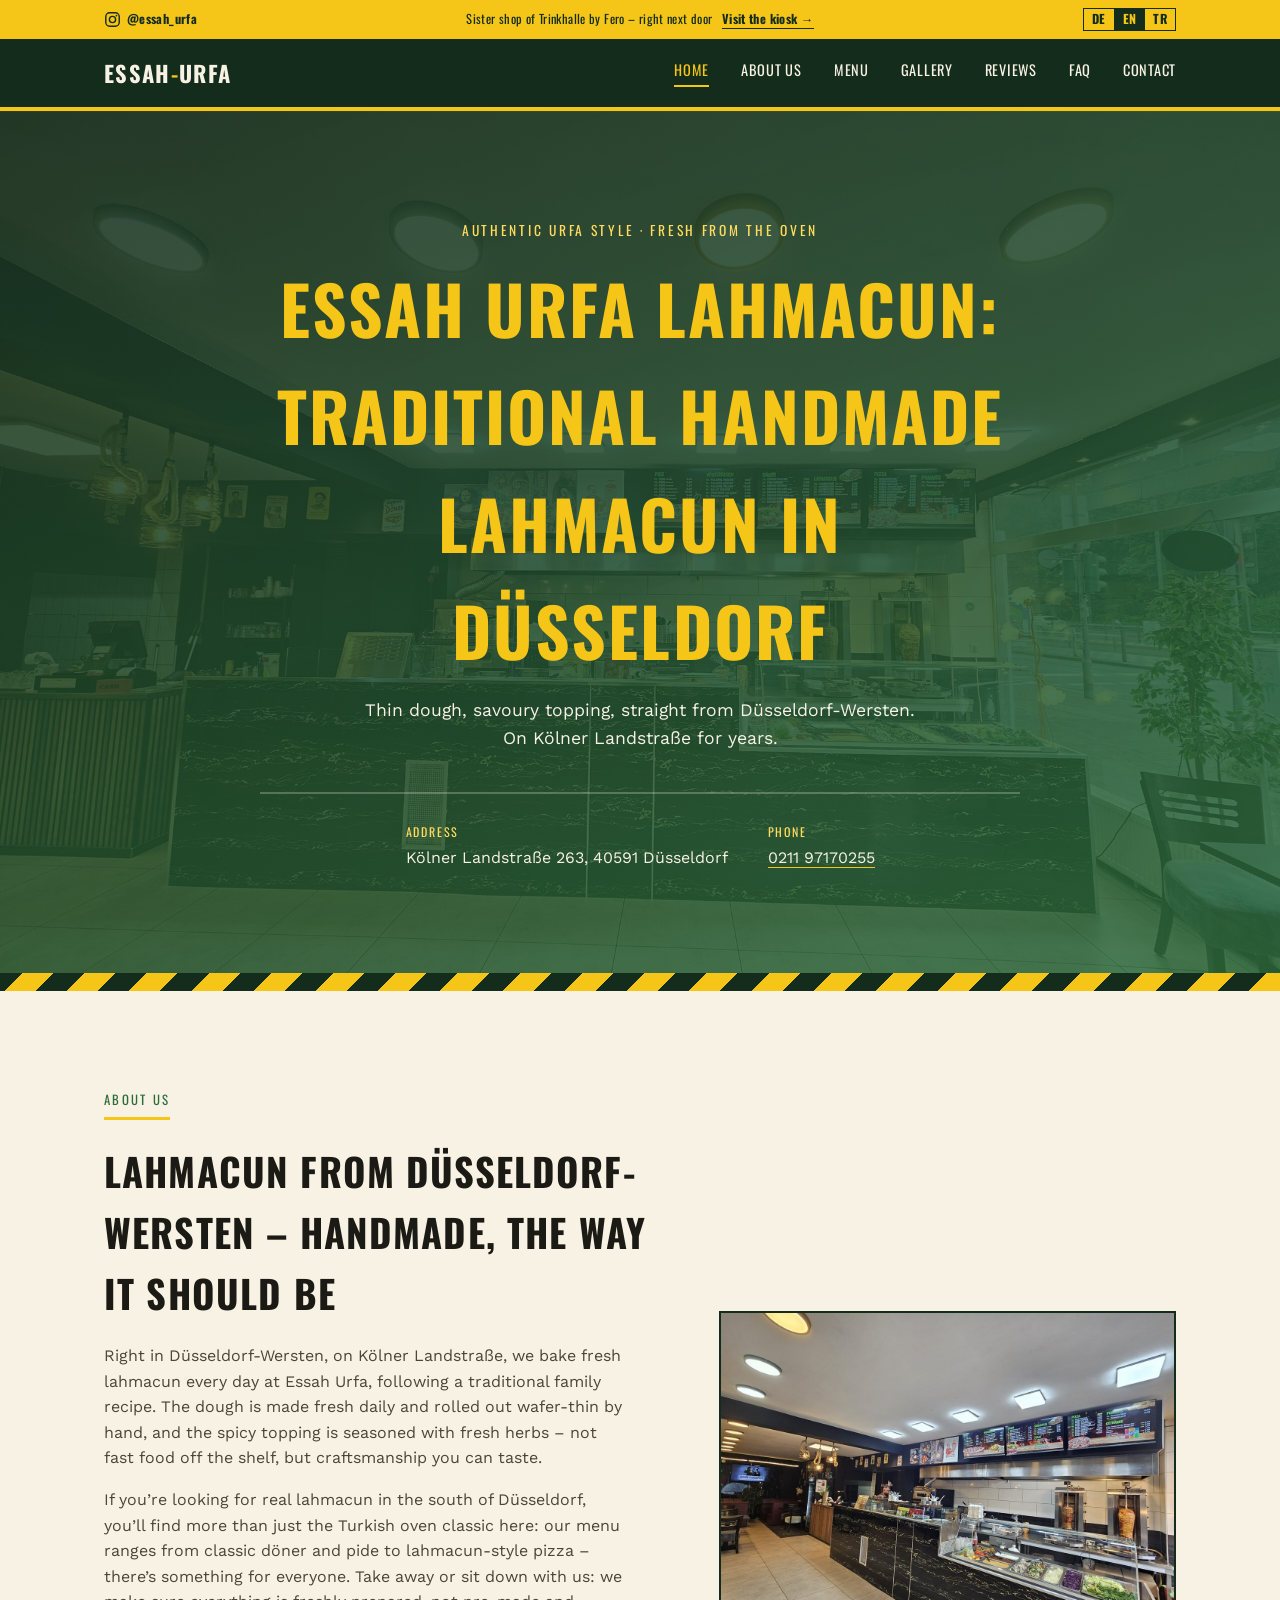
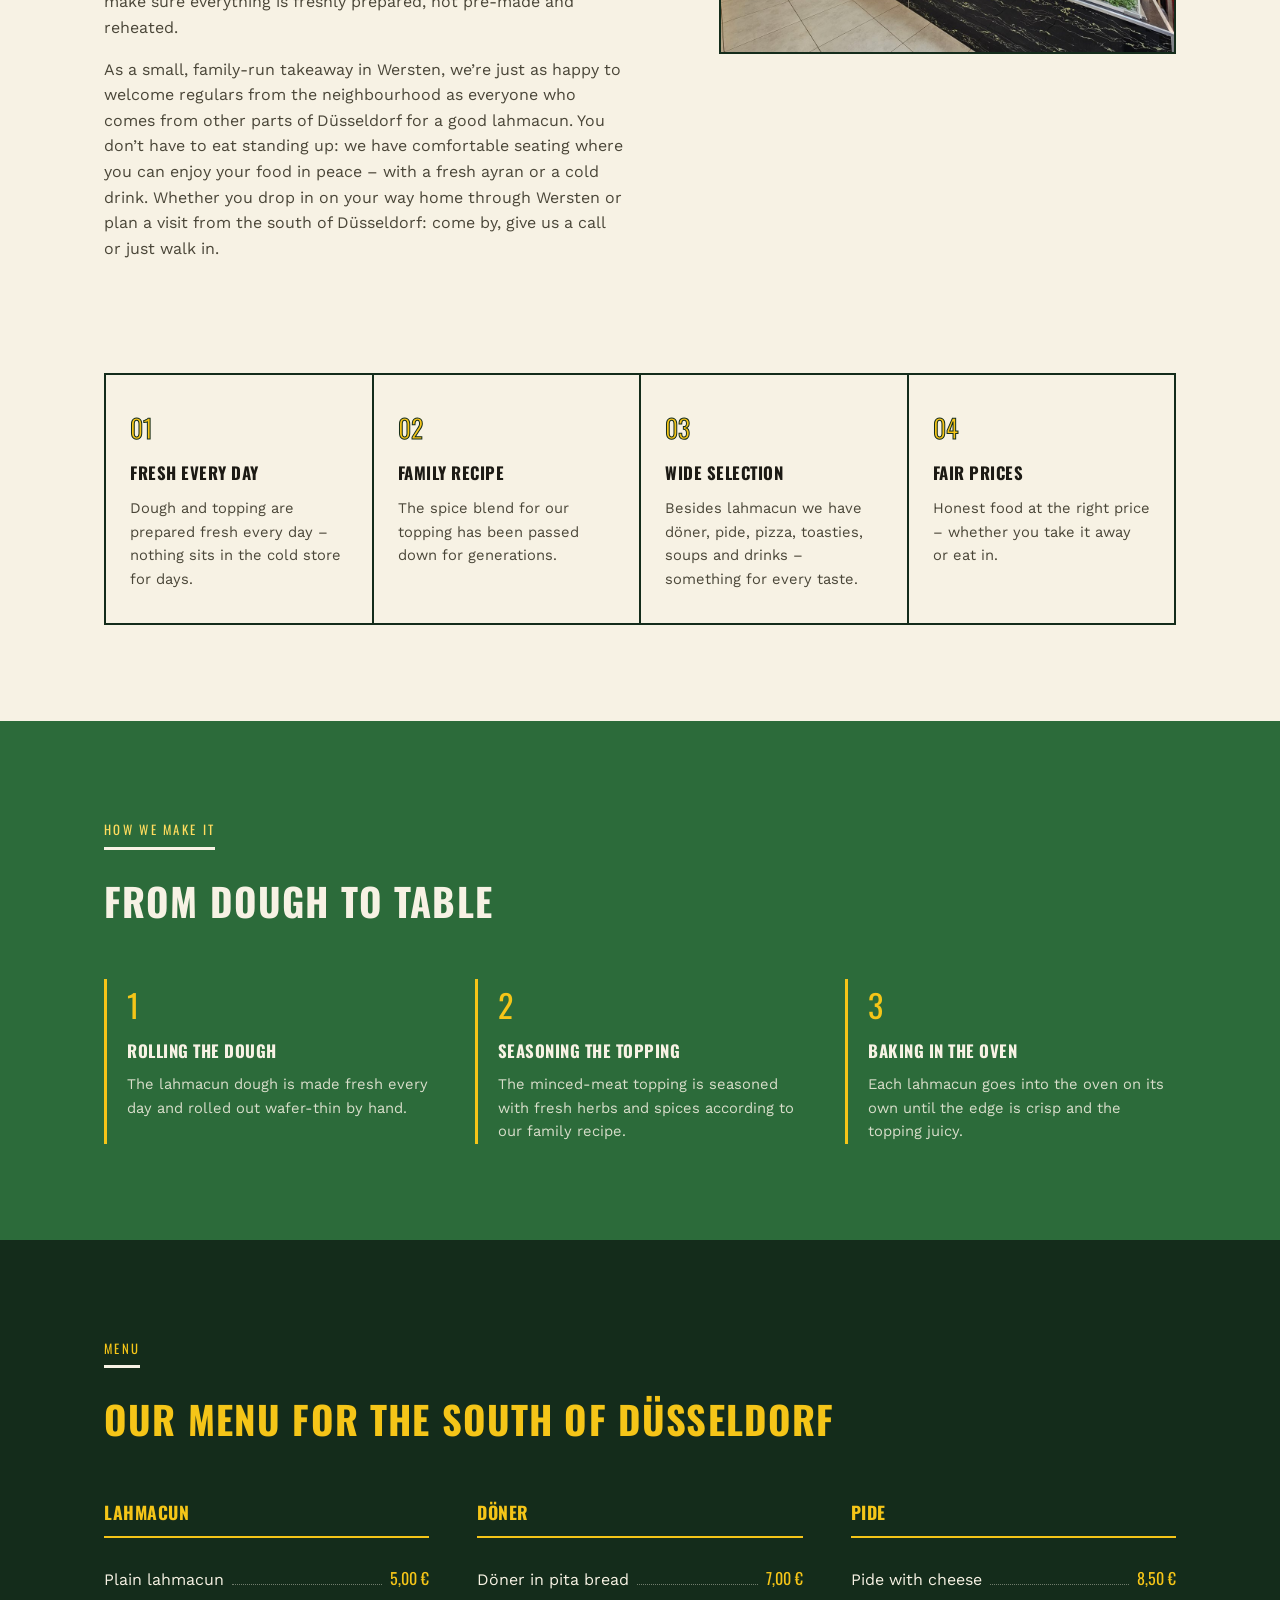
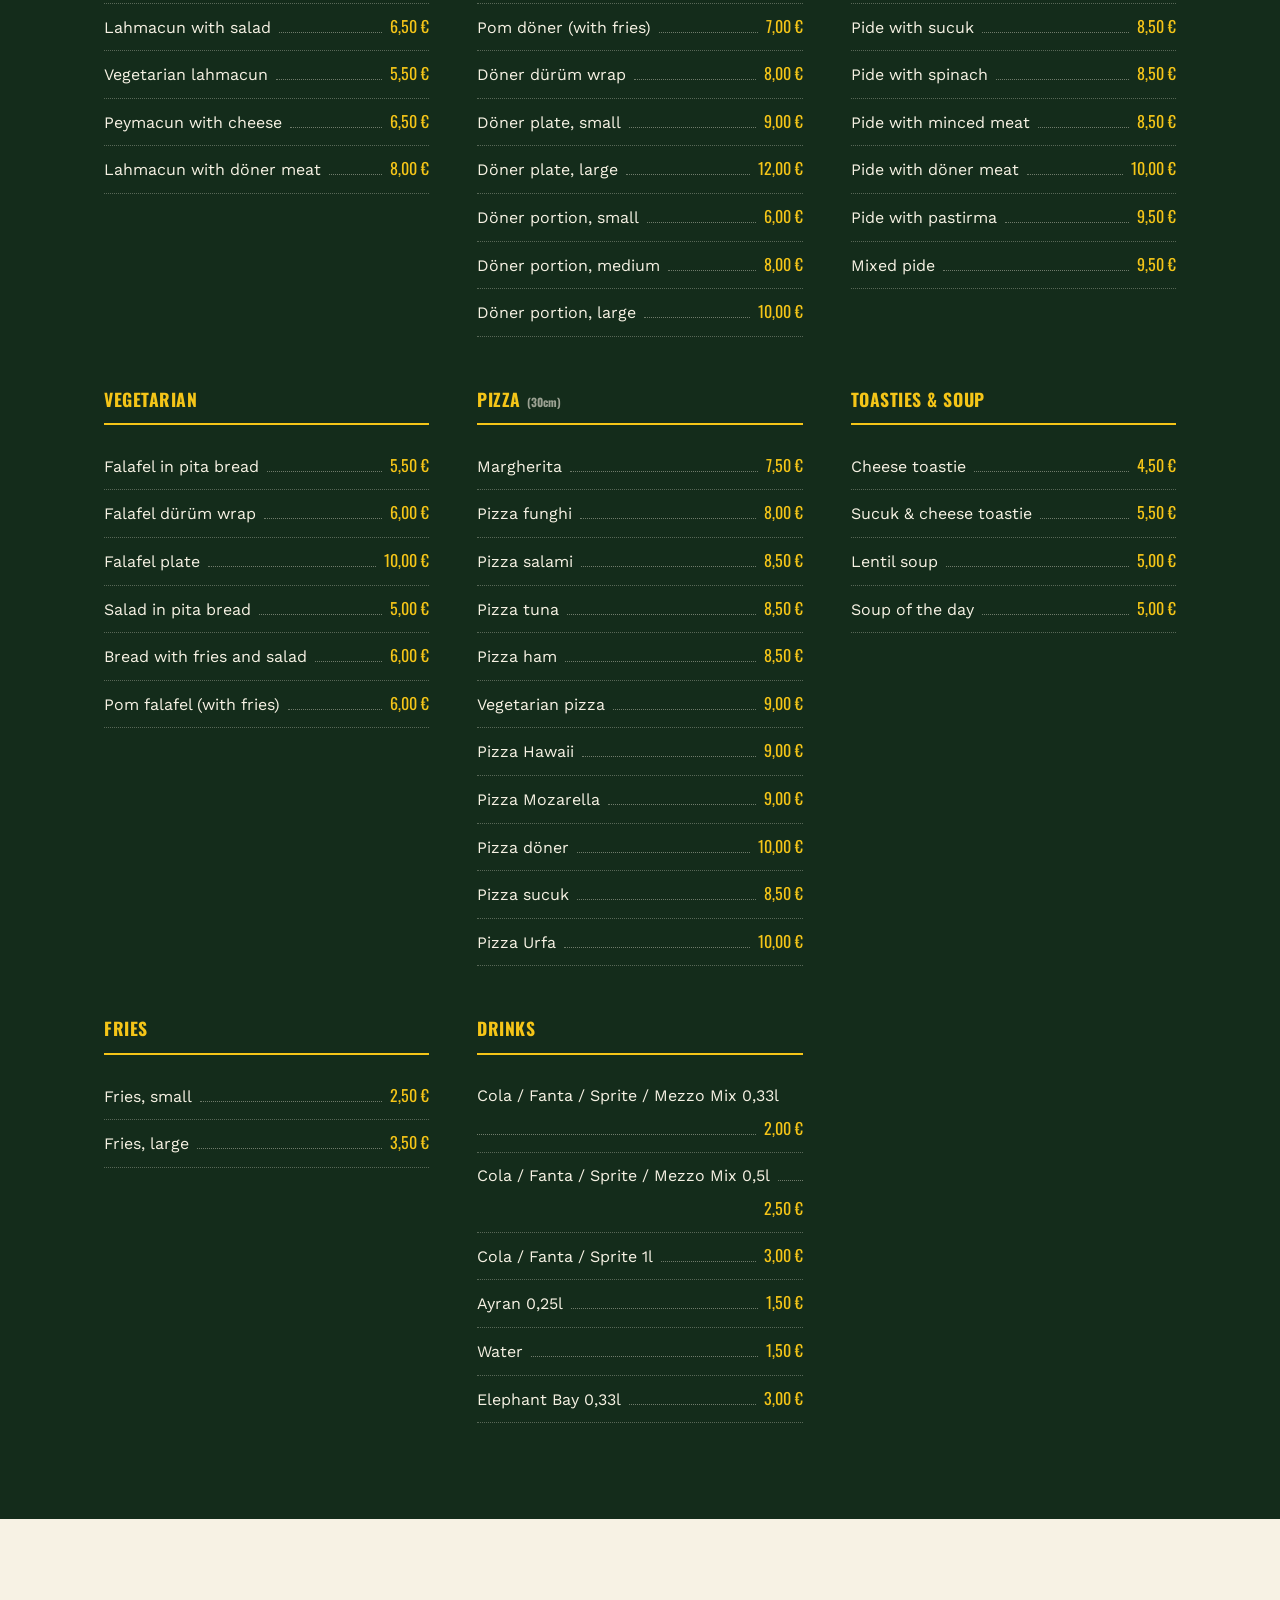
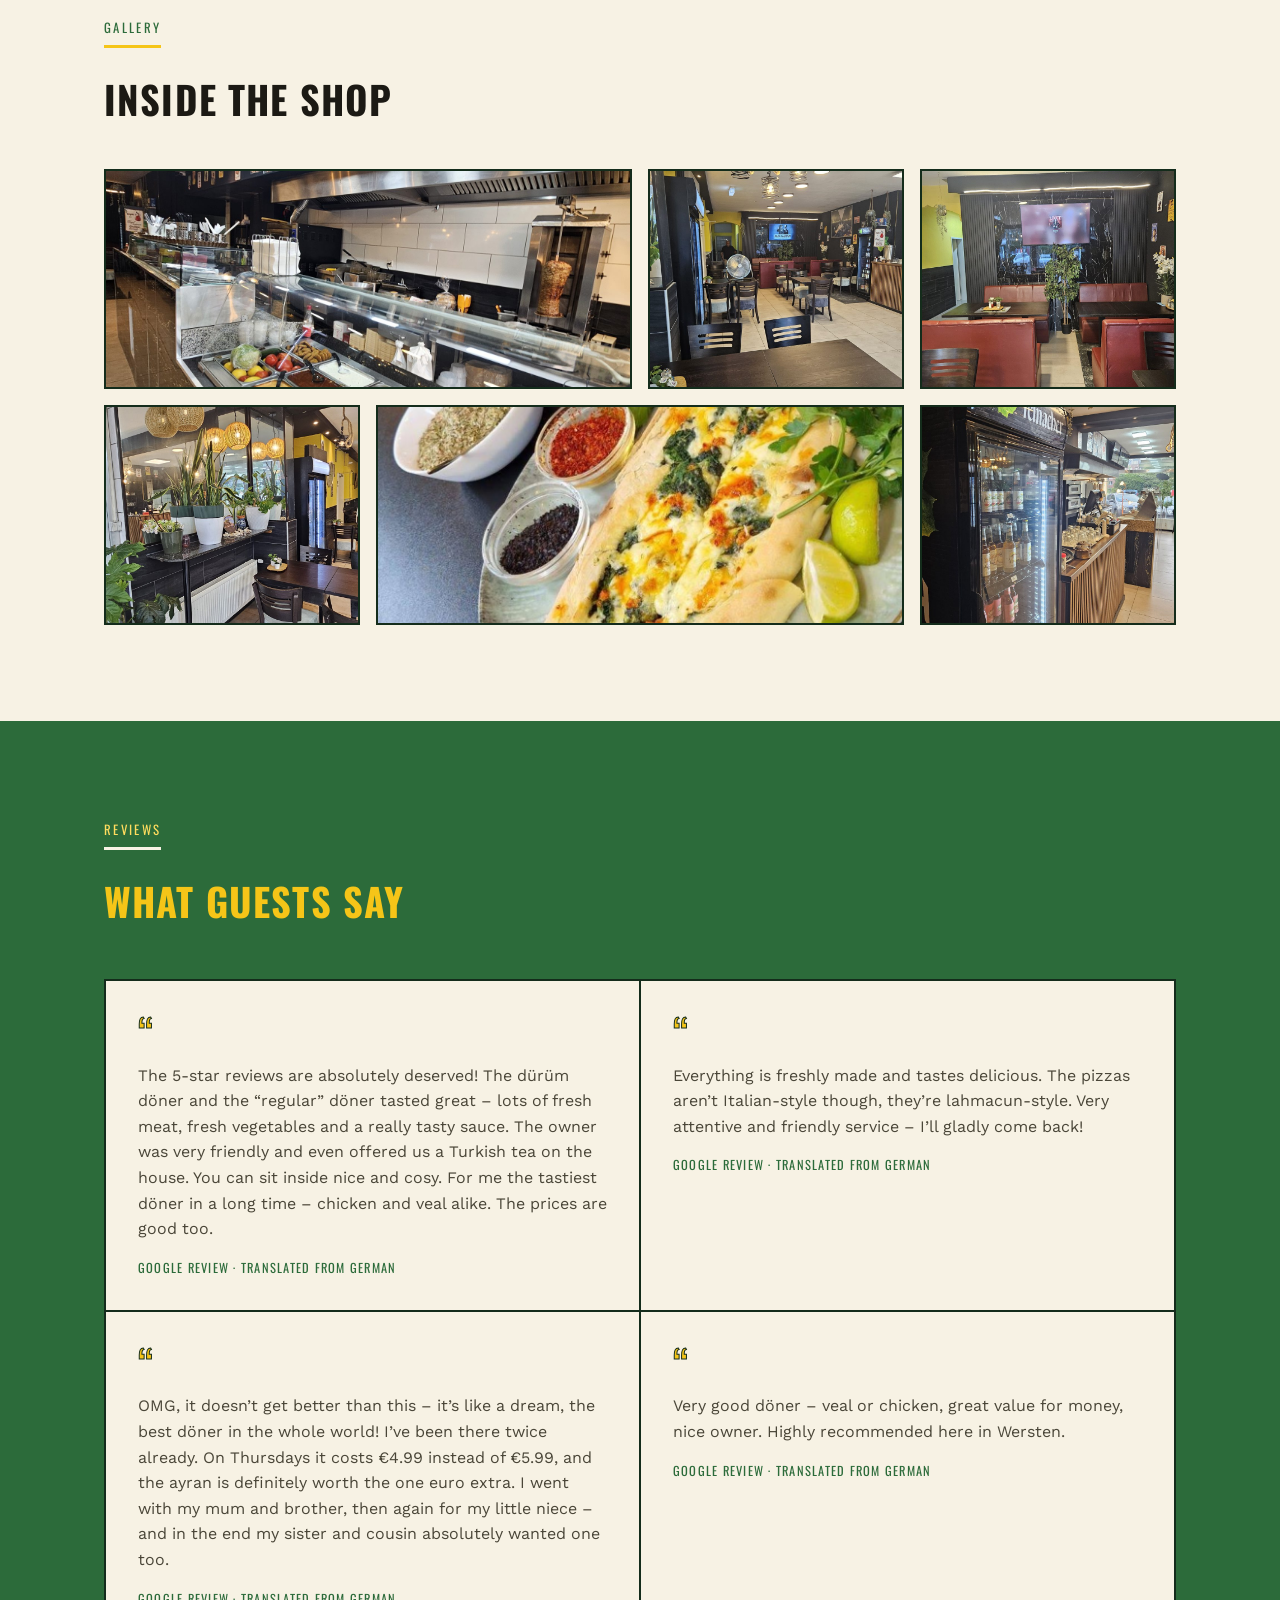
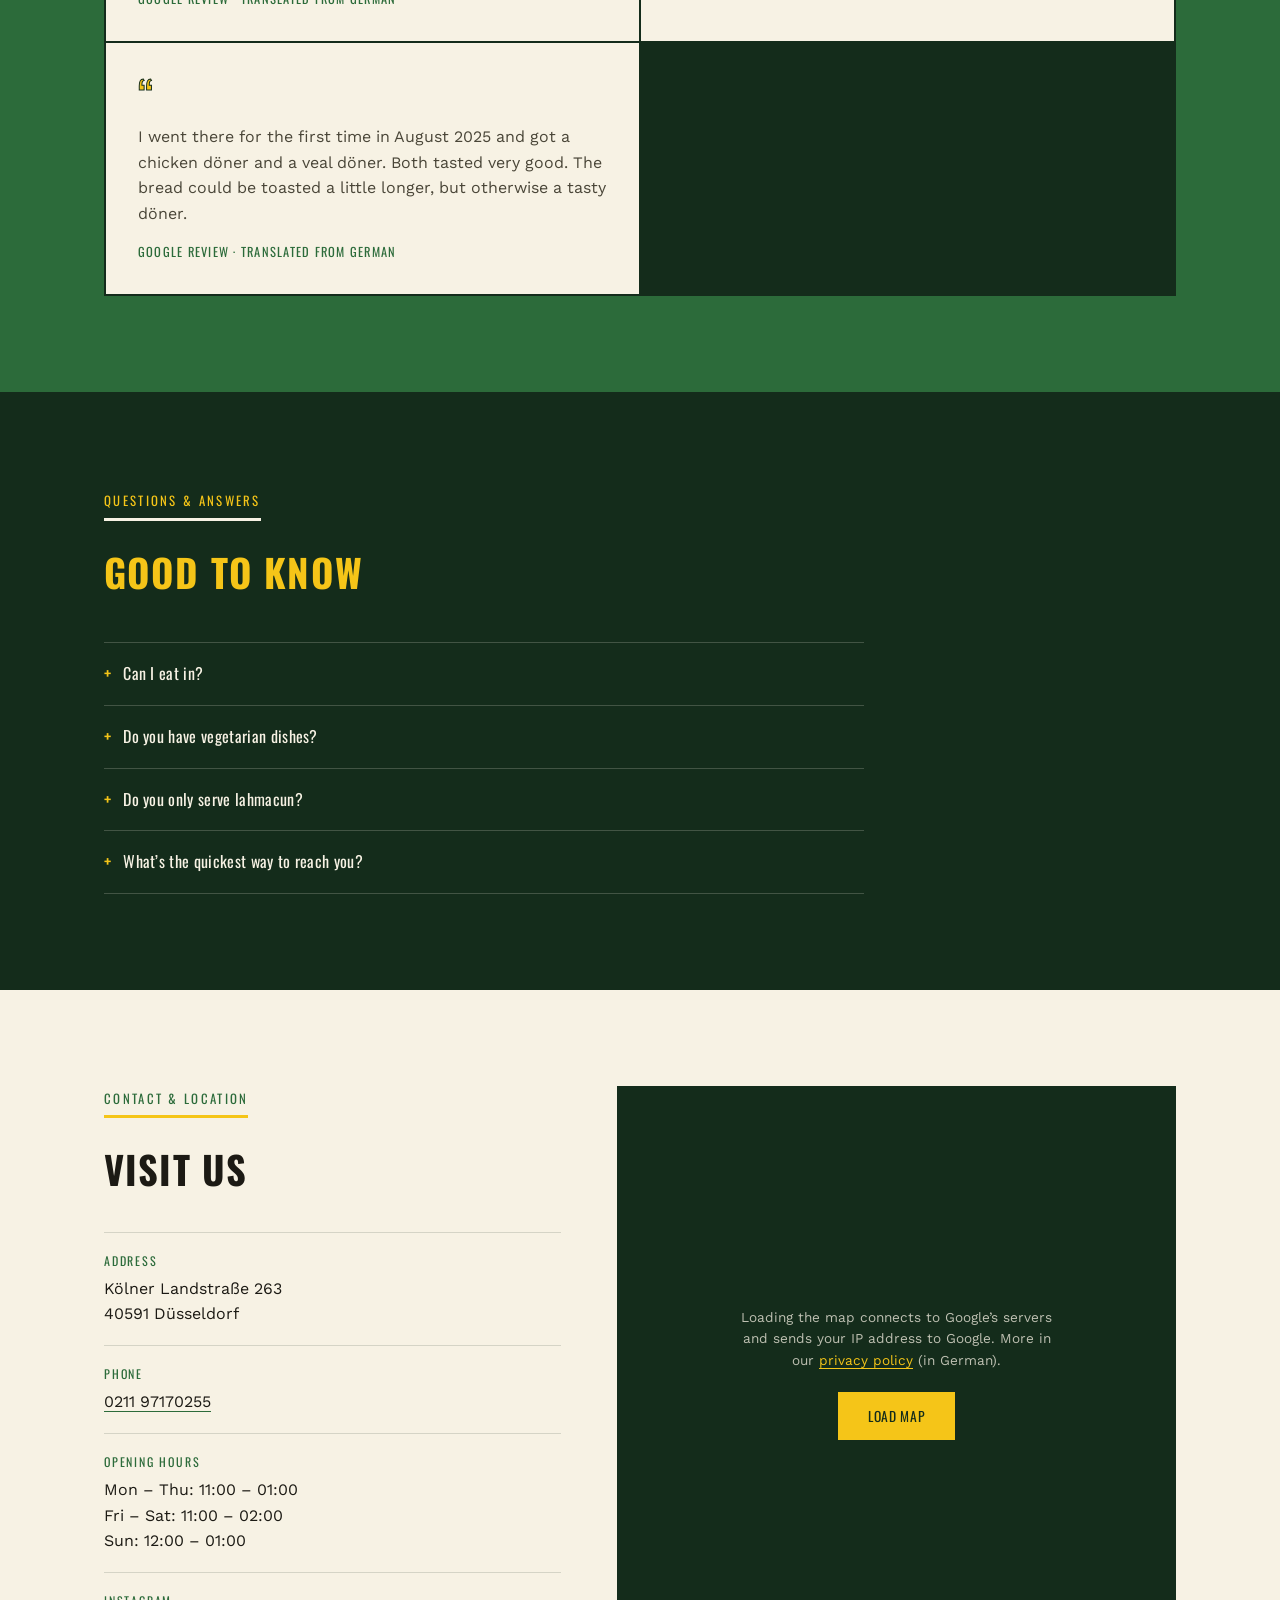
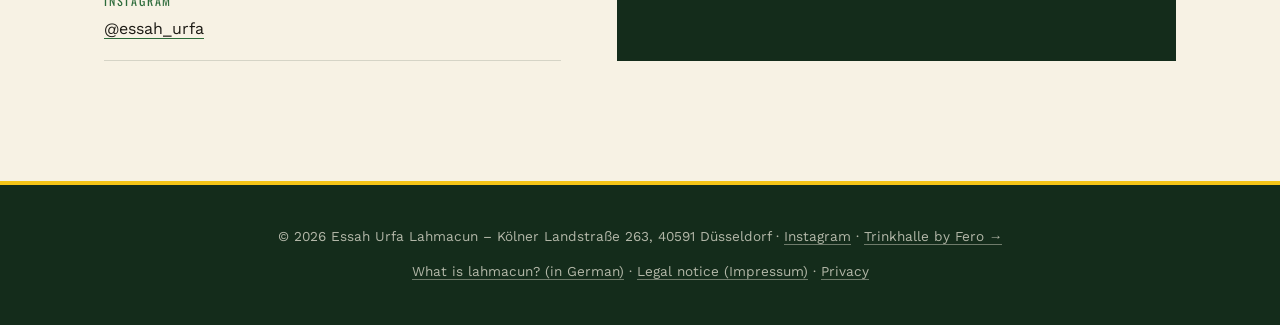
==== commit dfc760bf: "Add real Essah Urfa opening hours (DE/EN/TR + JSON-LD) Hours taken from the Google Maps listing: Mon" ====
--- a/en/index.html
+++ b/en/index.html
@@ -47,6 +47,11 @@
         "latitude": 51.184088,
         "longitude": 6.820766
       },
+      "openingHoursSpecification": [
+        { "@type": "OpeningHoursSpecification", "dayOfWeek": ["Monday", "Tuesday", "Wednesday", "Thursday"], "opens": "11:00", "closes": "01:00" },
+        { "@type": "OpeningHoursSpecification", "dayOfWeek": ["Friday", "Saturday"], "opens": "11:00", "closes": "02:00" },
+        { "@type": "OpeningHoursSpecification", "dayOfWeek": "Sunday", "opens": "12:00", "closes": "01:00" }
+      ],
       "hasMap": "https://www.google.com/maps?q=51.184088,6.820766",
       "hasMenu": "https://essah-urfa.de/#speisekarte",
       "sameAs": ["https://www.instagram.com/essah_urfa/"],
@@ -392,8 +397,9 @@
           <div class="contact-row">
             <dt>Opening hours</dt>
             <dd id="openingHours">
-              Mon – Thu: 10:00 – 24:00<br>
-              <small>(Fri – Sun: coming soon)</small>
+              Mon – Thu: 11:00 – 01:00<br>
+              Fri – Sat: 11:00 – 02:00<br>
+              Sun: 12:00 – 01:00
             </dd>
           </div>
           <div class="contact-row">
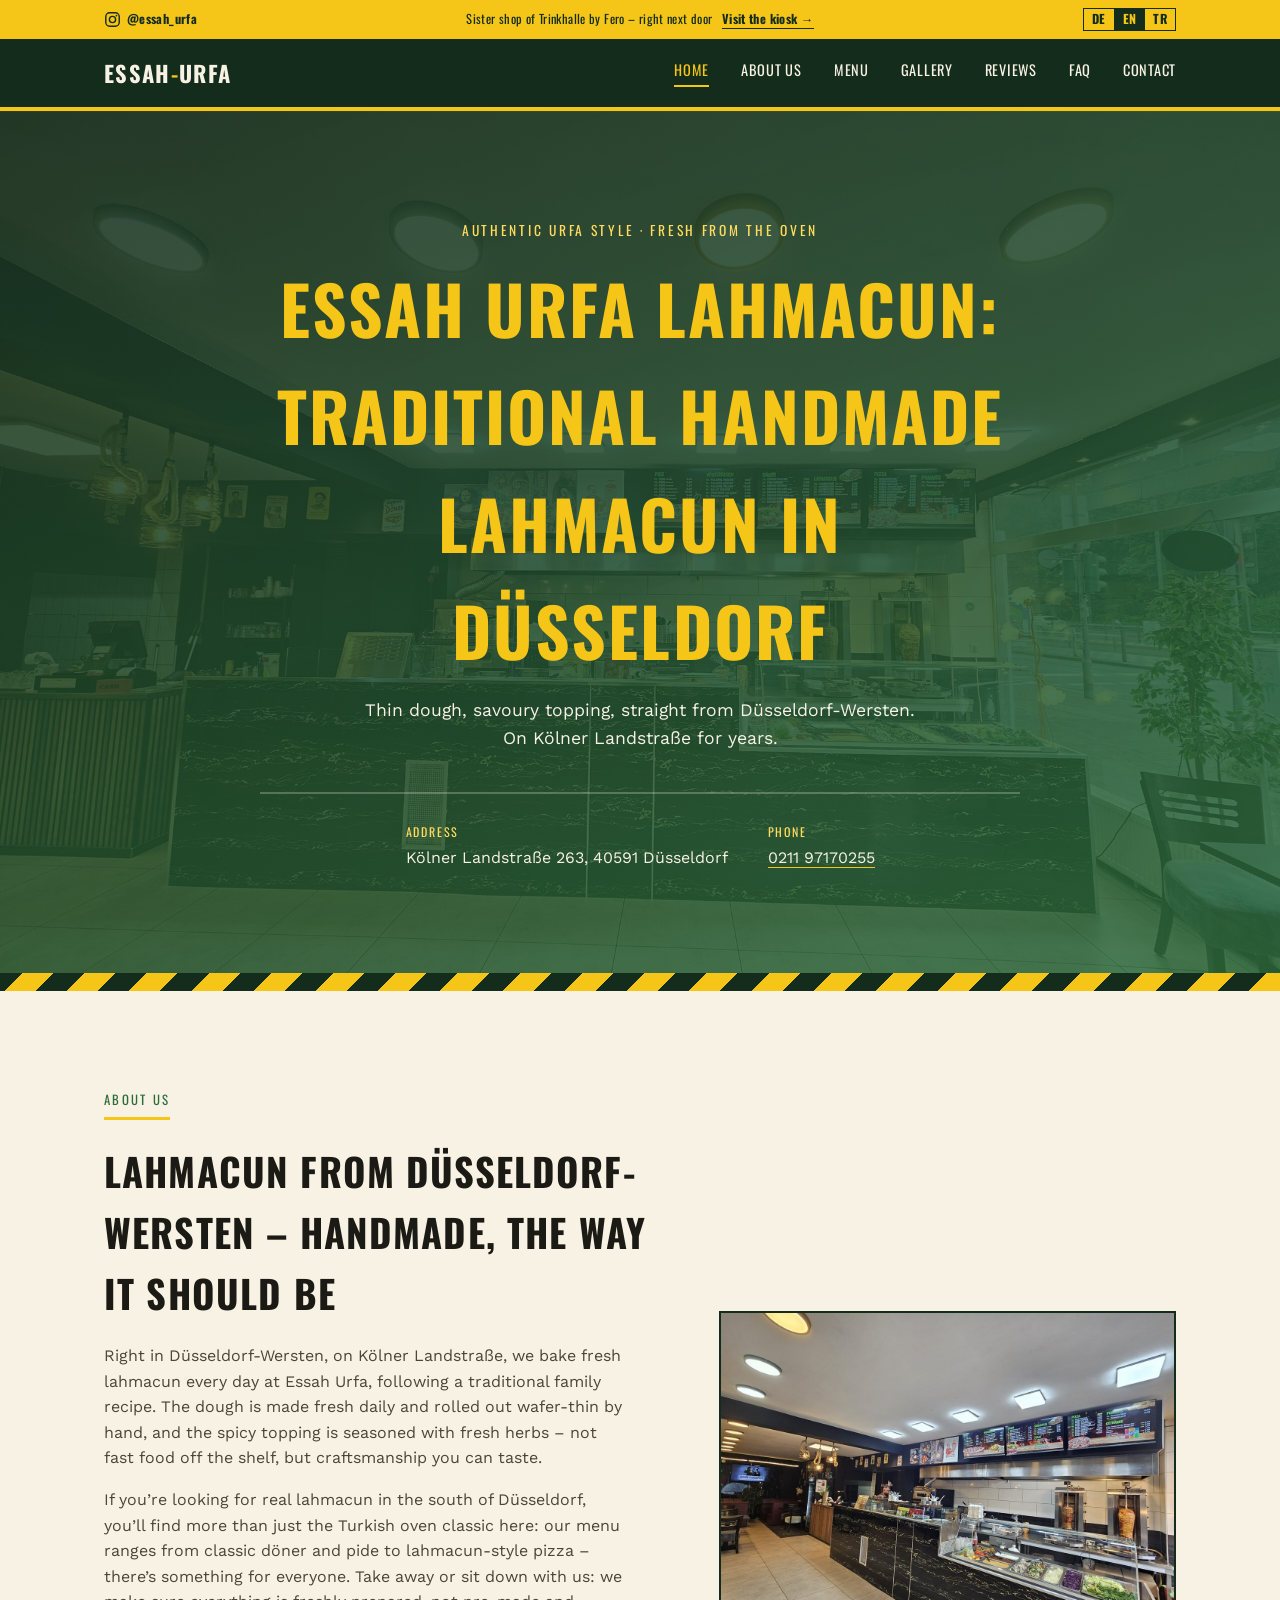
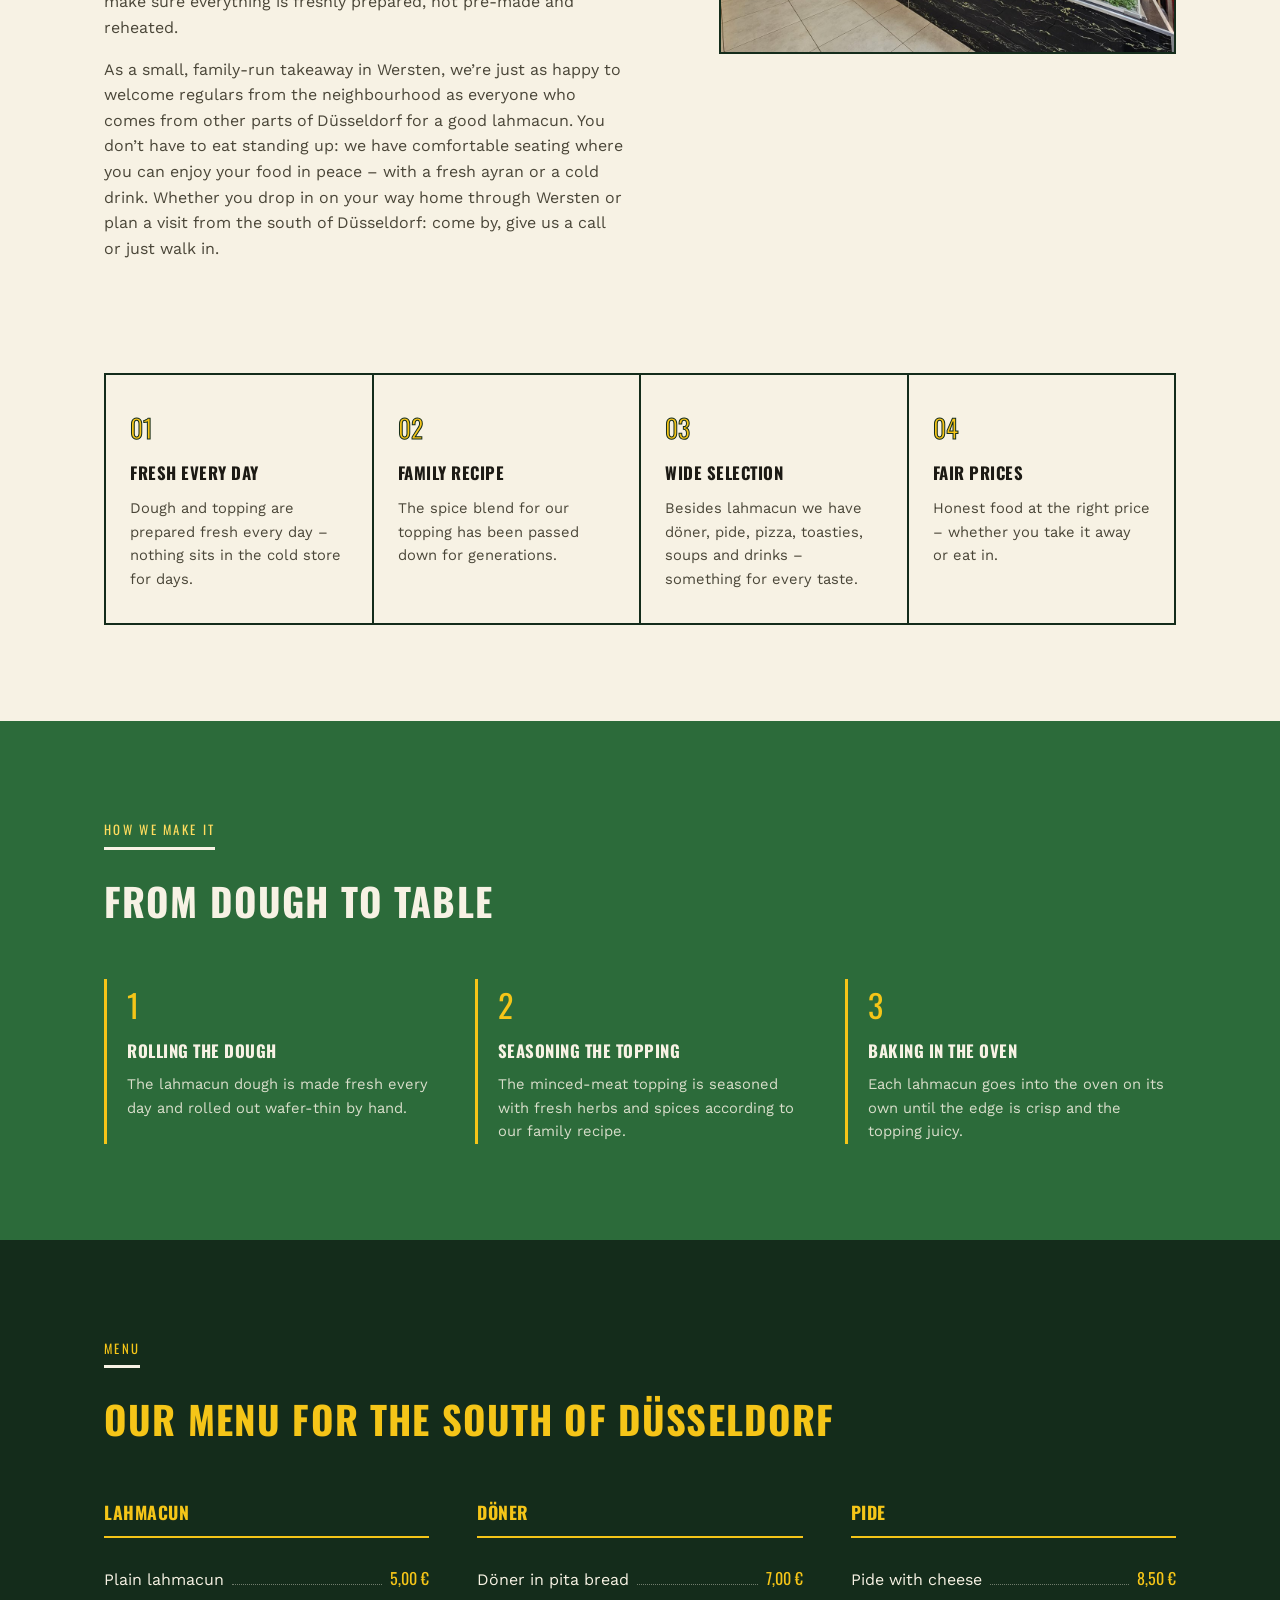
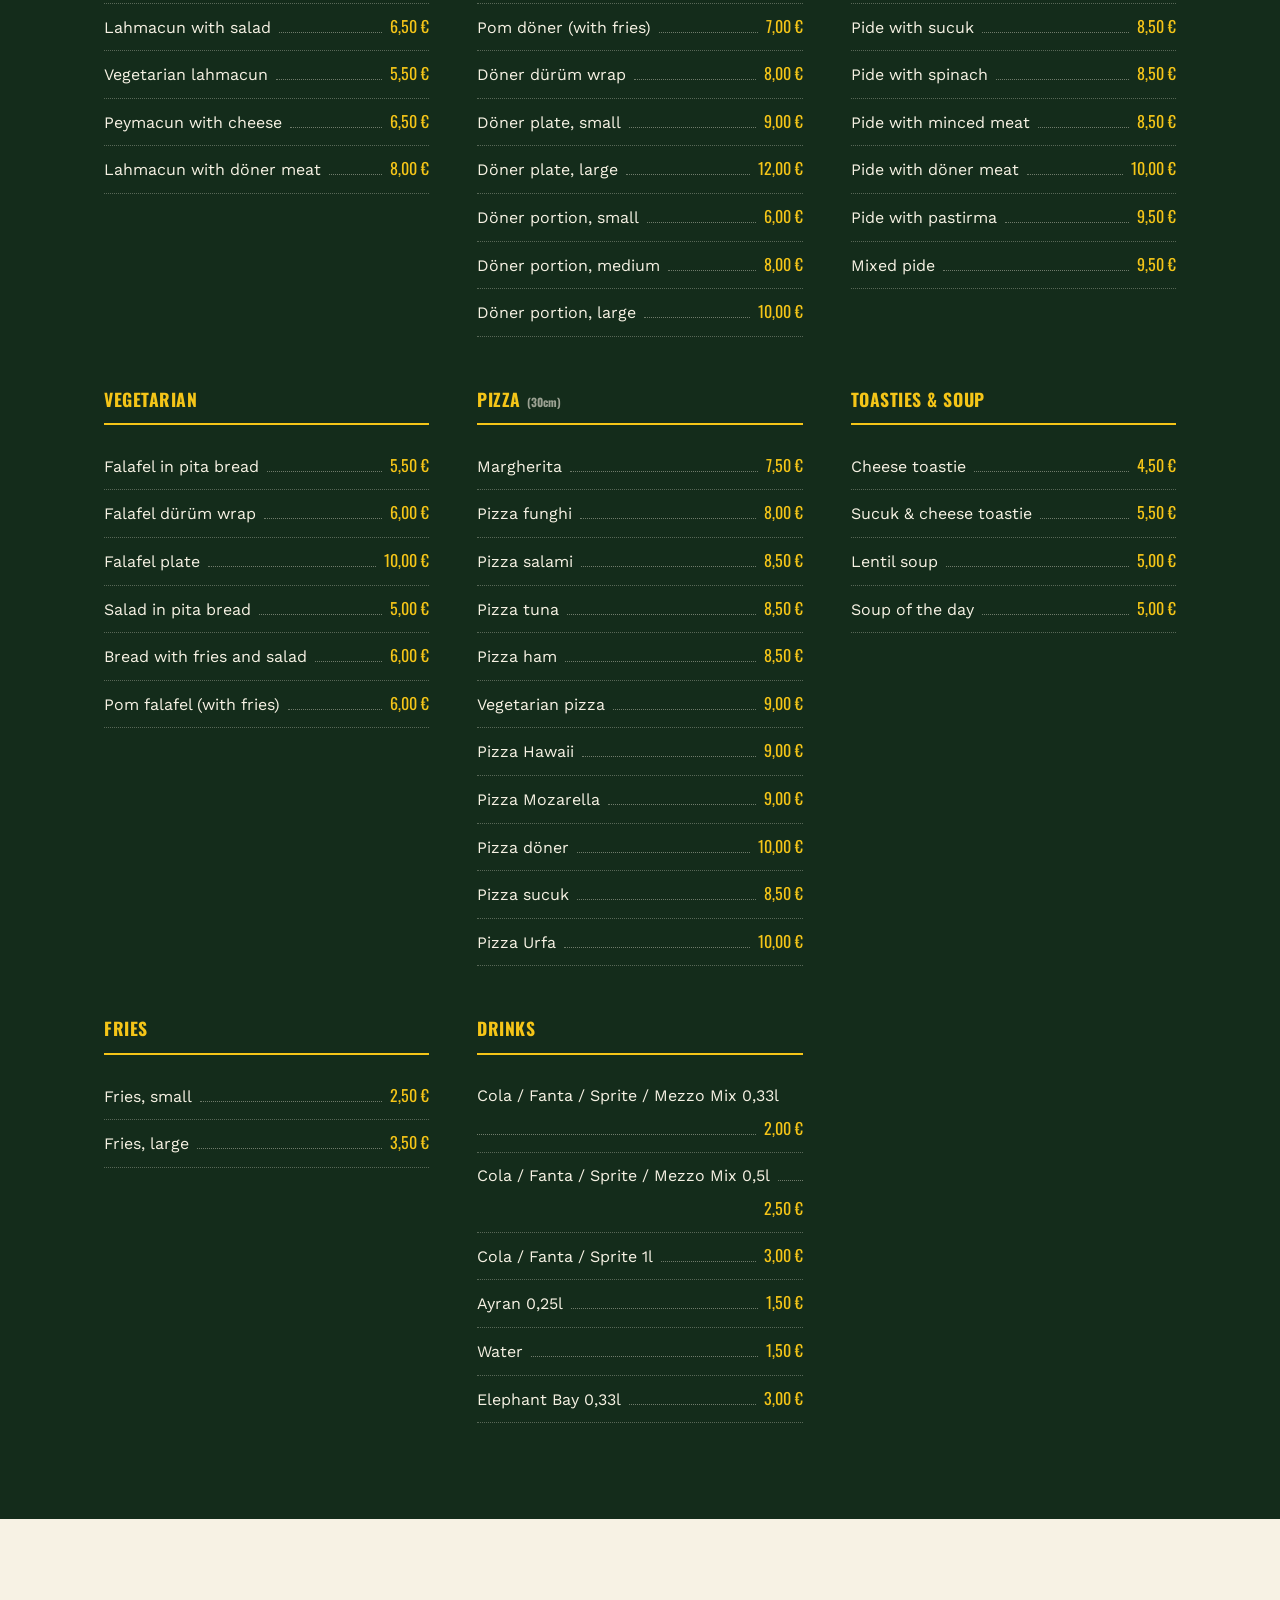
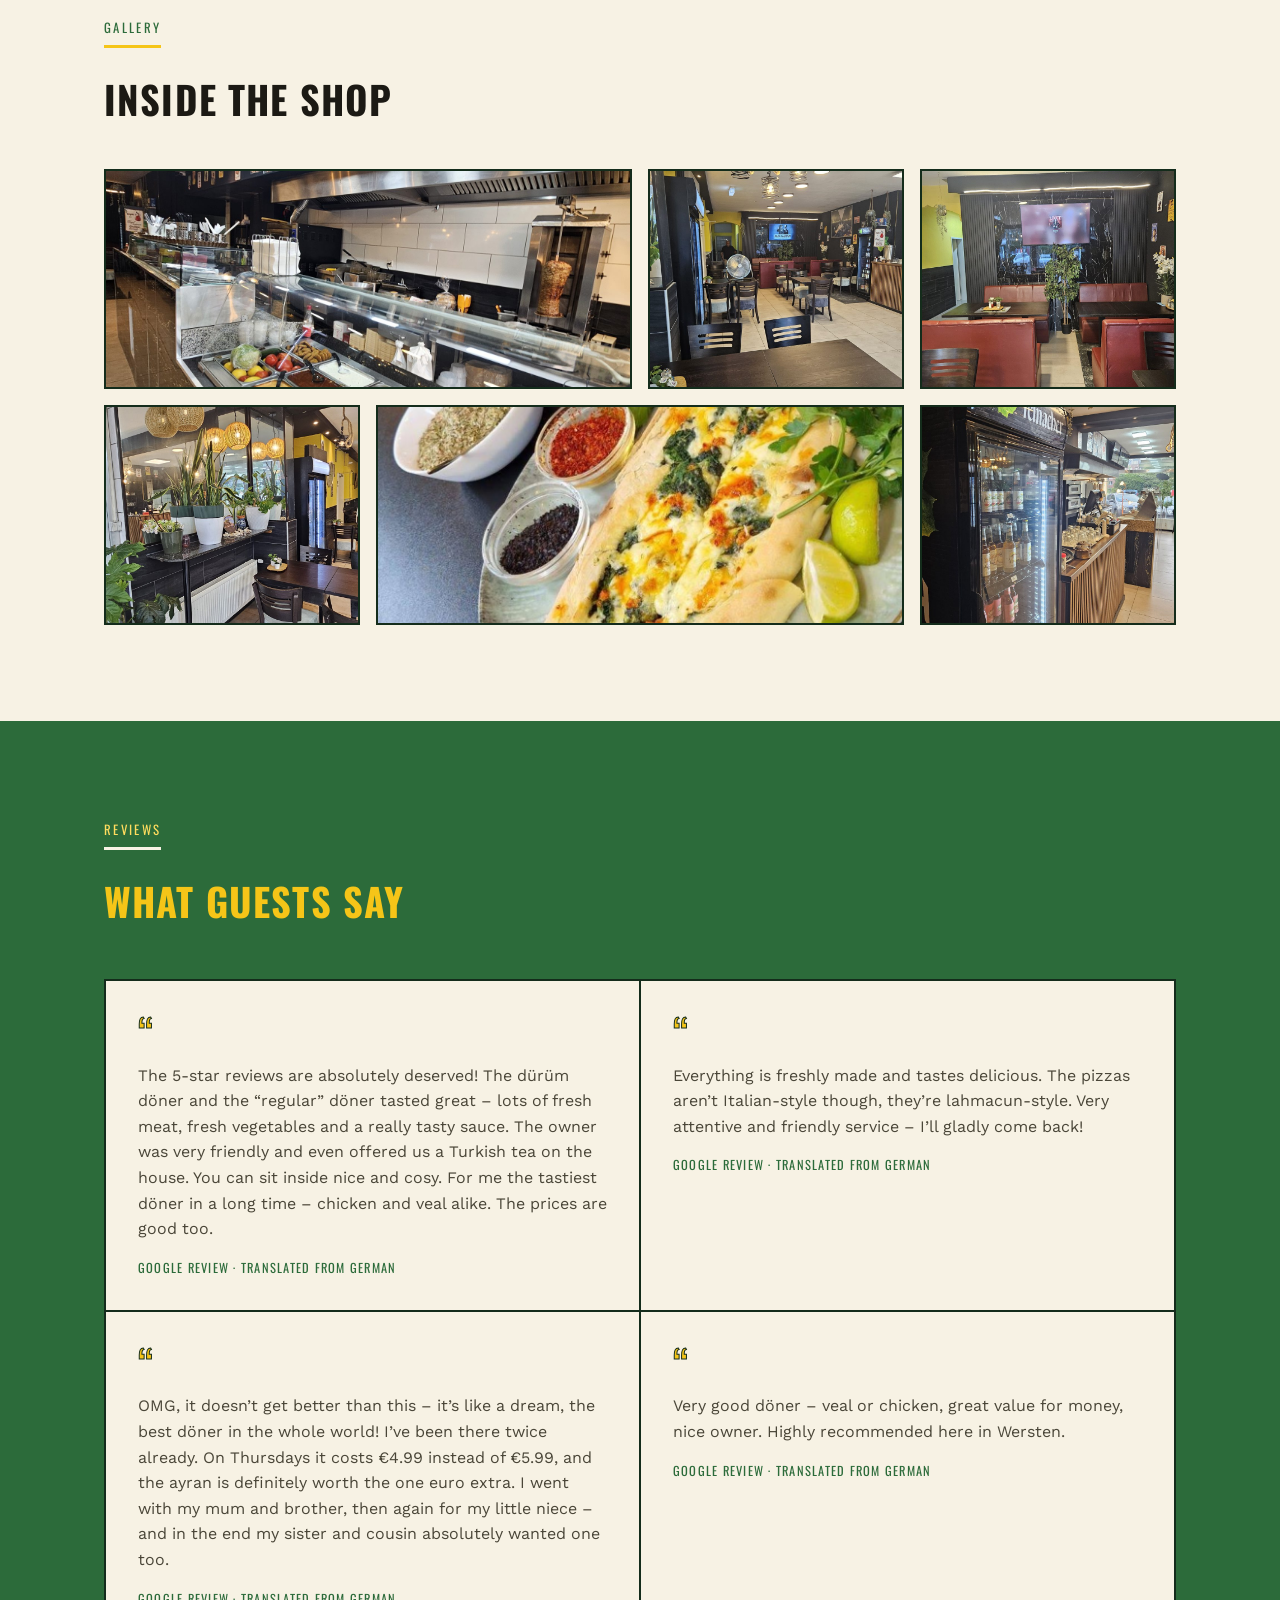
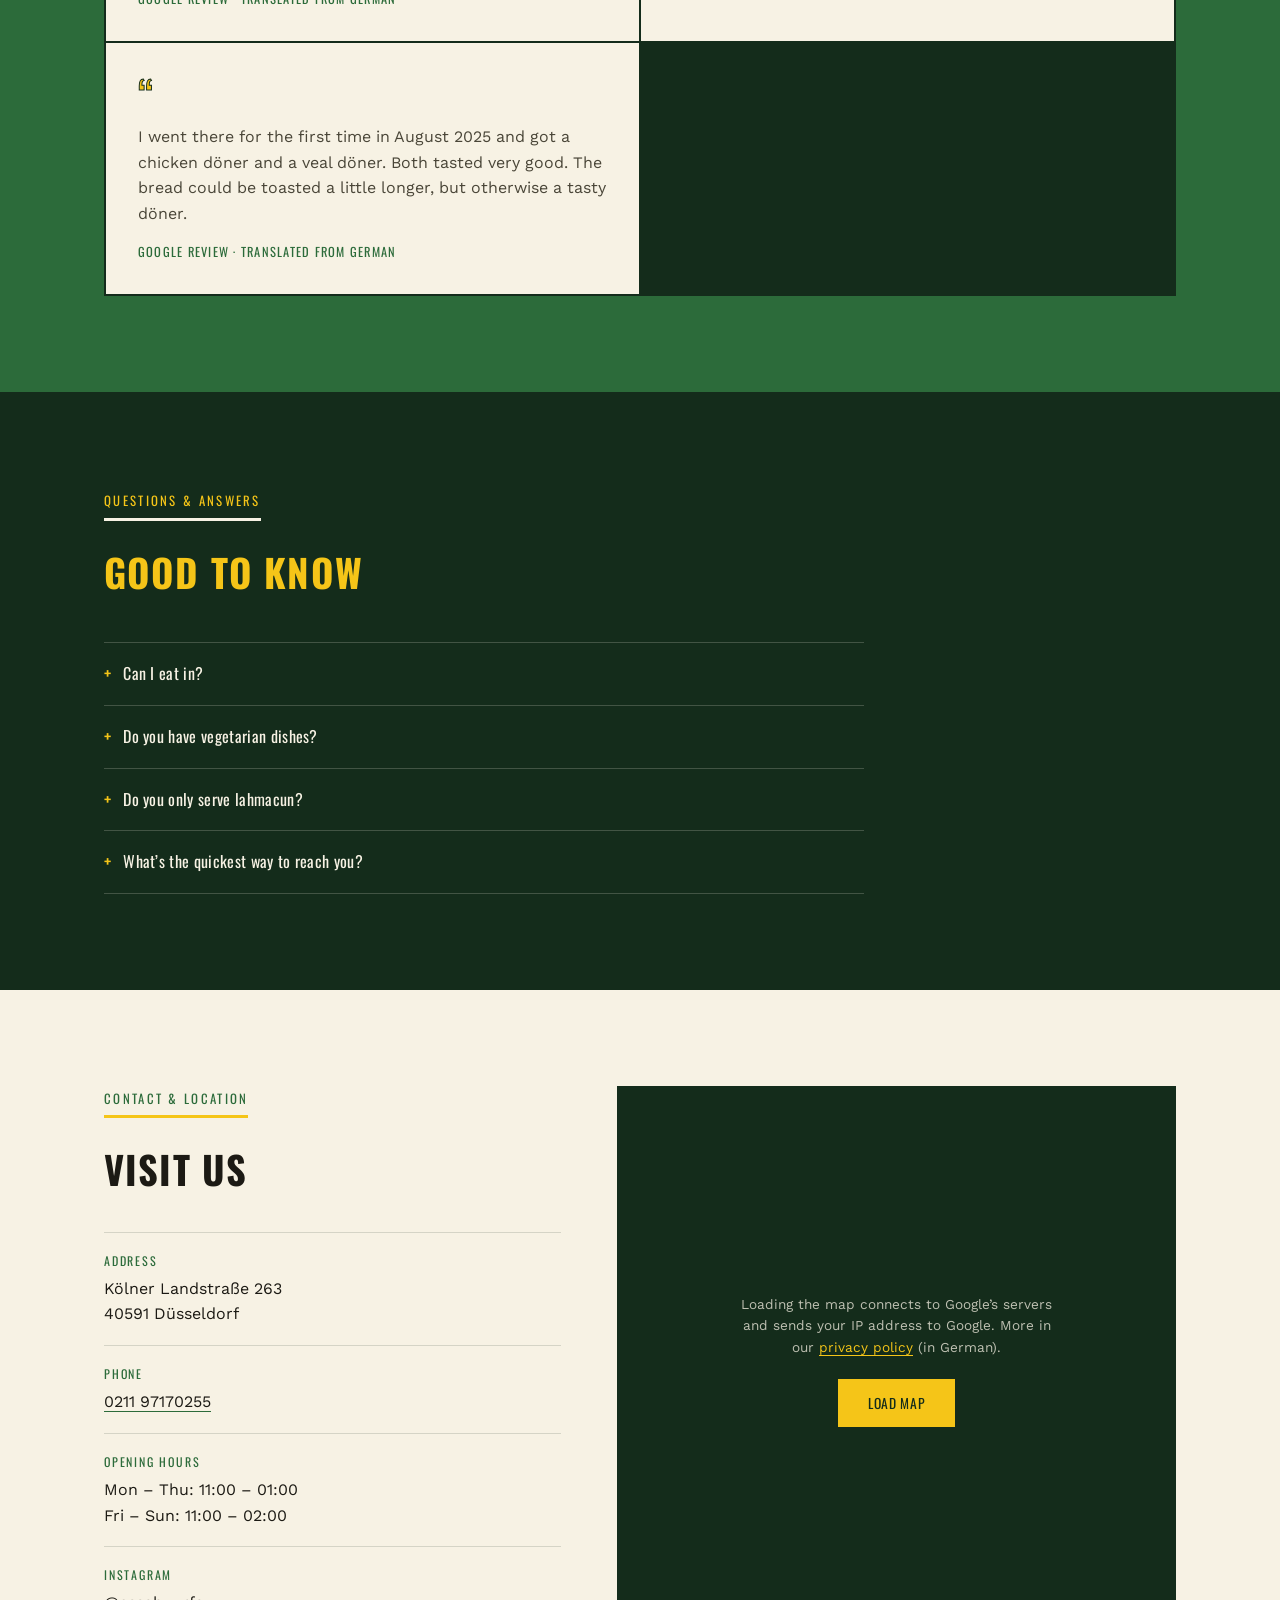
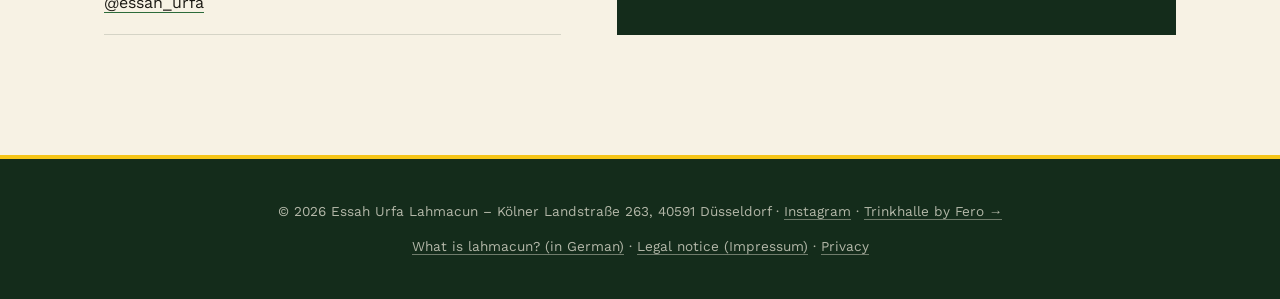
==== commit 3cad2a70: "Sunday opening hours same as Saturday (11:00-02:00) Co-Authored-By: Claude Opus 5.5 <noreply@anthrop" ====
--- a/en/index.html
+++ b/en/index.html
@@ -49,8 +49,7 @@
       },
       "openingHoursSpecification": [
         { "@type": "OpeningHoursSpecification", "dayOfWeek": ["Monday", "Tuesday", "Wednesday", "Thursday"], "opens": "11:00", "closes": "01:00" },
-        { "@type": "OpeningHoursSpecification", "dayOfWeek": ["Friday", "Saturday"], "opens": "11:00", "closes": "02:00" },
-        { "@type": "OpeningHoursSpecification", "dayOfWeek": "Sunday", "opens": "12:00", "closes": "01:00" }
+        { "@type": "OpeningHoursSpecification", "dayOfWeek": ["Friday", "Saturday", "Sunday"], "opens": "11:00", "closes": "02:00" }
       ],
       "hasMap": "https://www.google.com/maps?q=51.184088,6.820766",
       "hasMenu": "https://essah-urfa.de/#speisekarte",
@@ -398,8 +397,7 @@
             <dt>Opening hours</dt>
             <dd id="openingHours">
               Mon – Thu: 11:00 – 01:00<br>
-              Fri – Sat: 11:00 – 02:00<br>
-              Sun: 12:00 – 01:00
+              Fri – Sun: 11:00 – 02:00
             </dd>
           </div>
           <div class="contact-row">
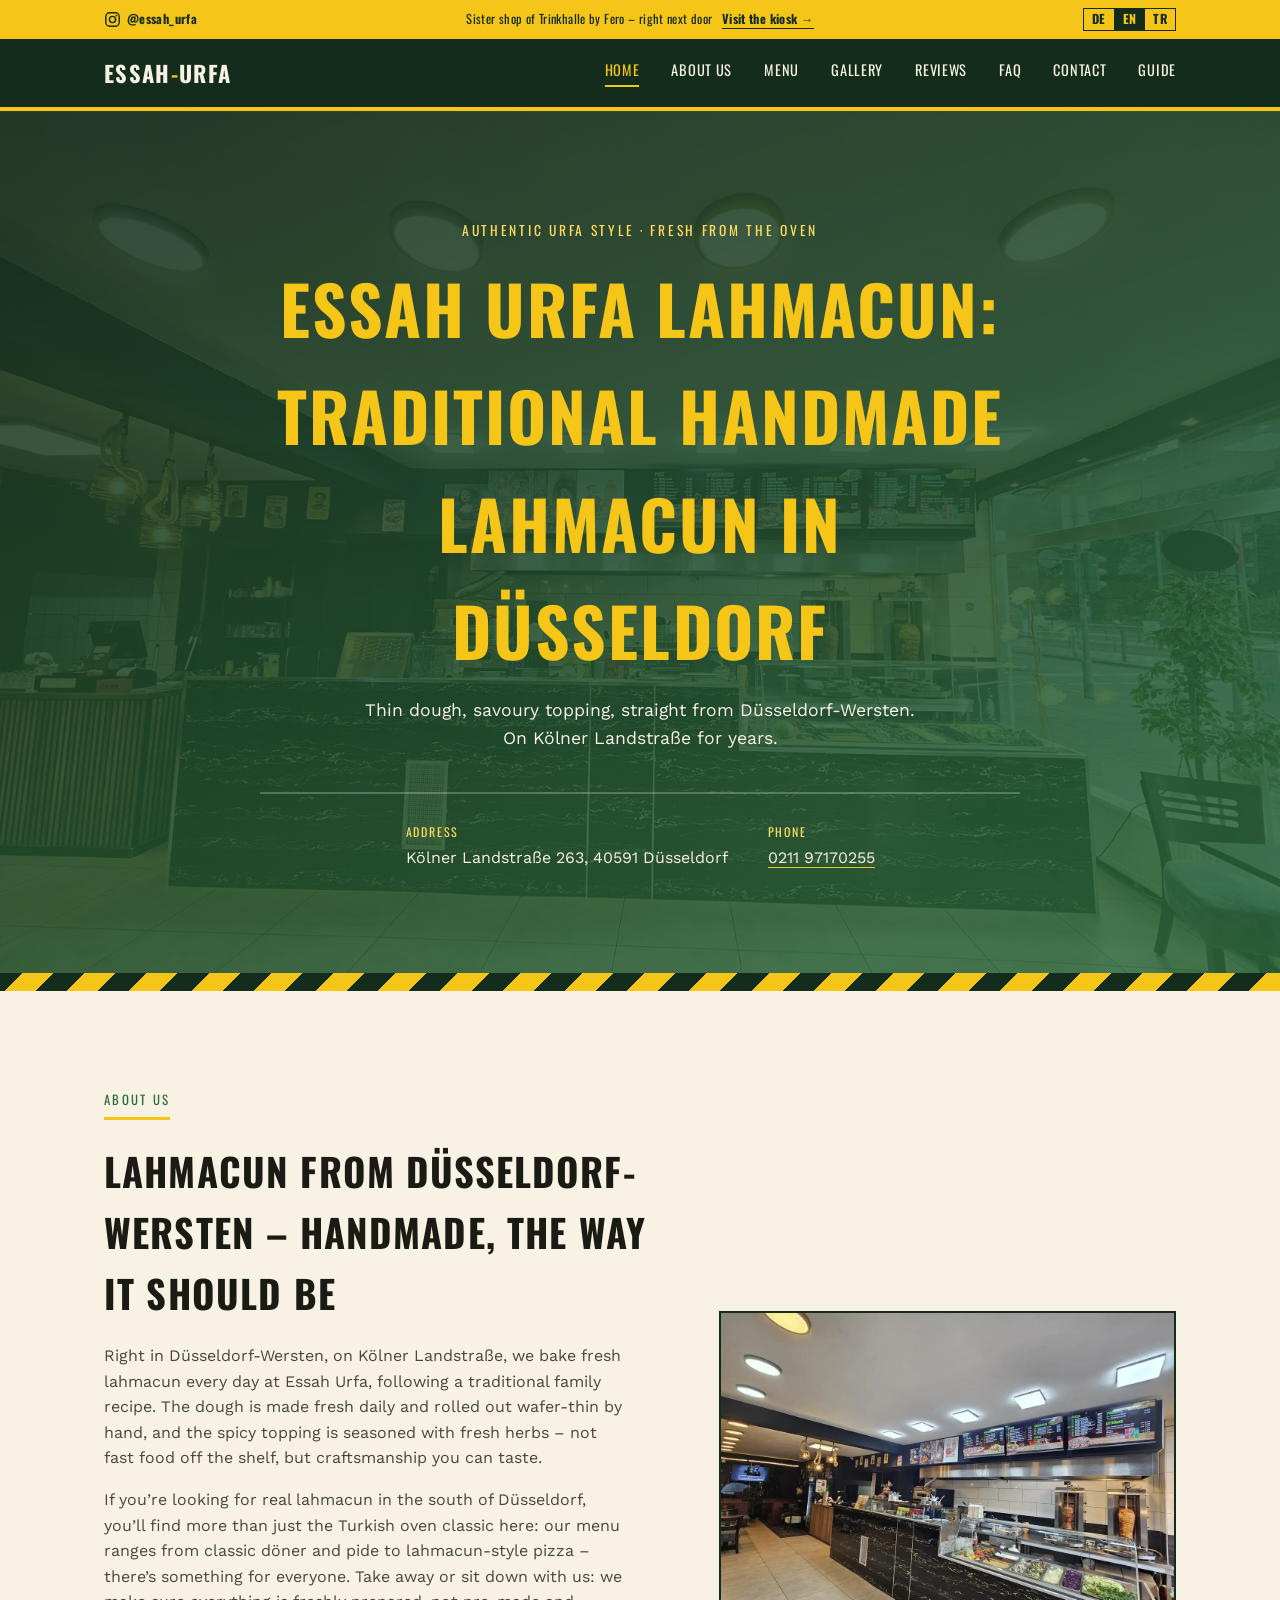
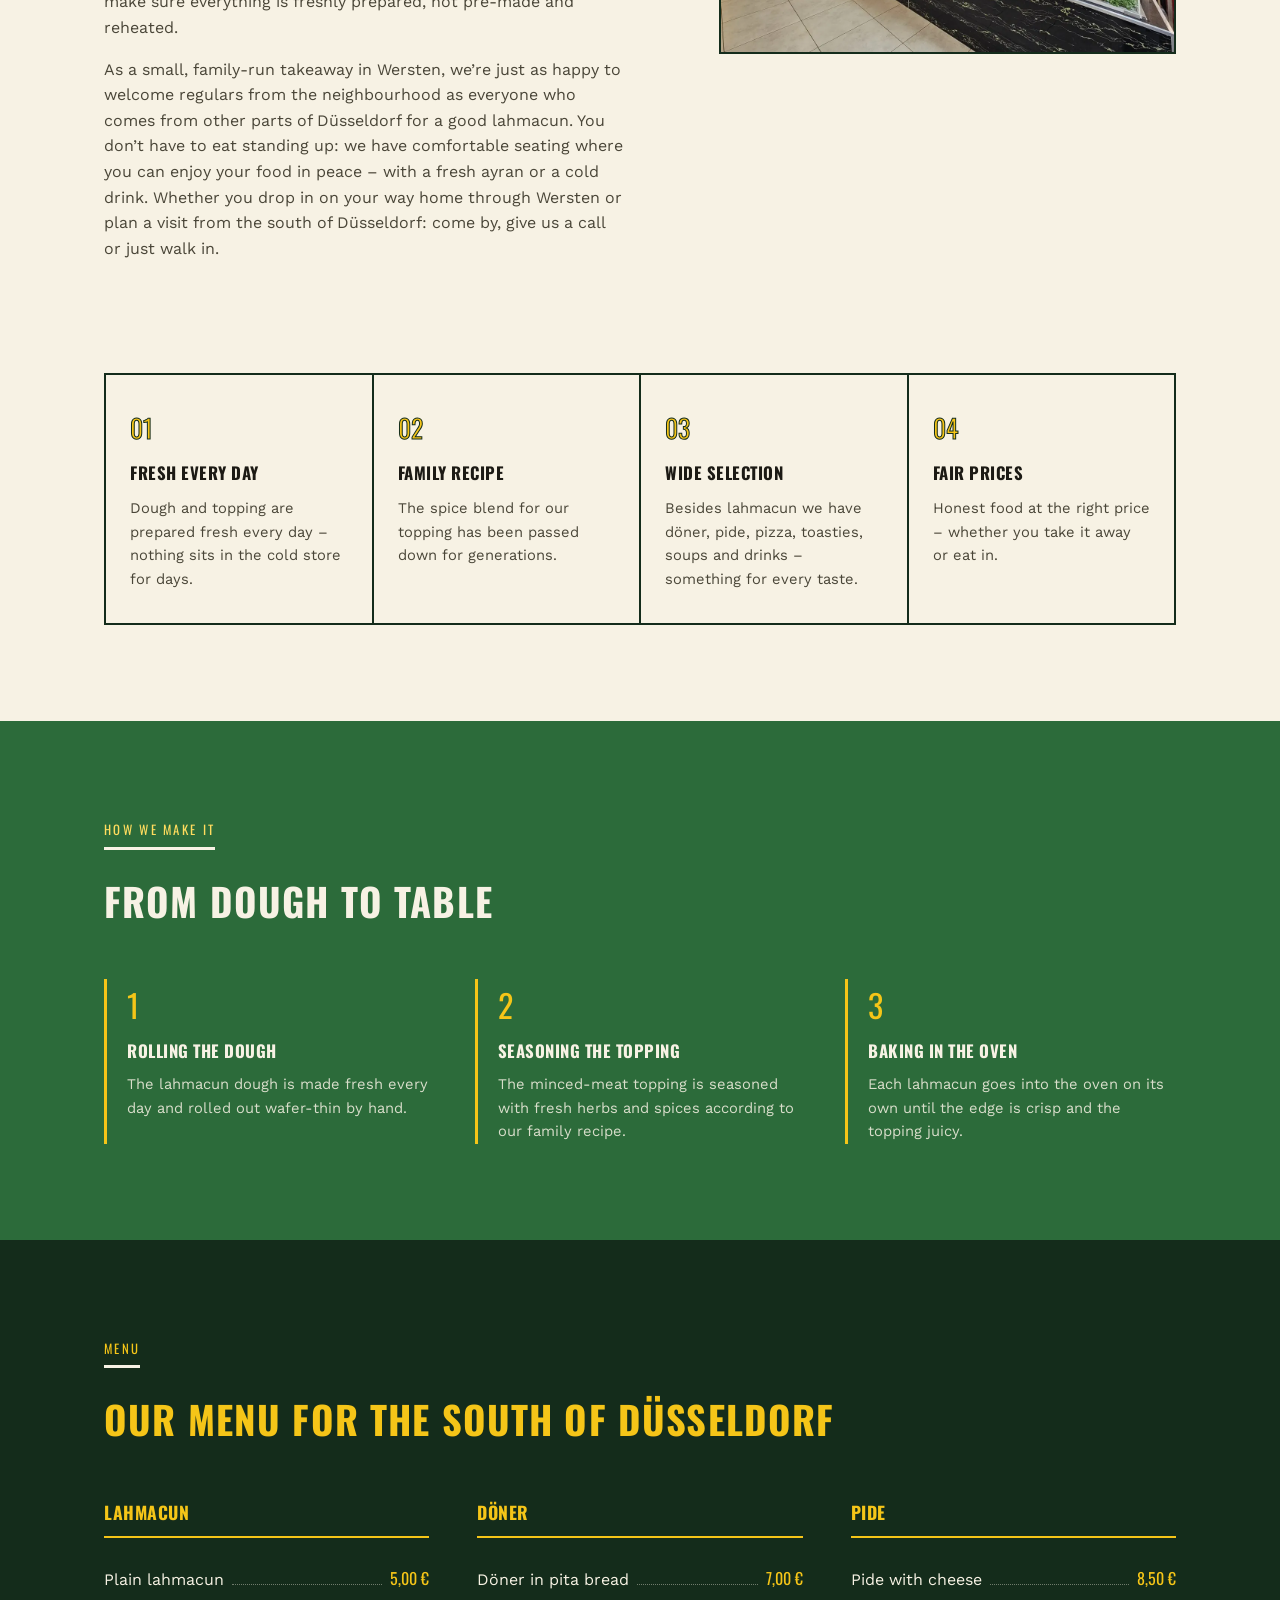
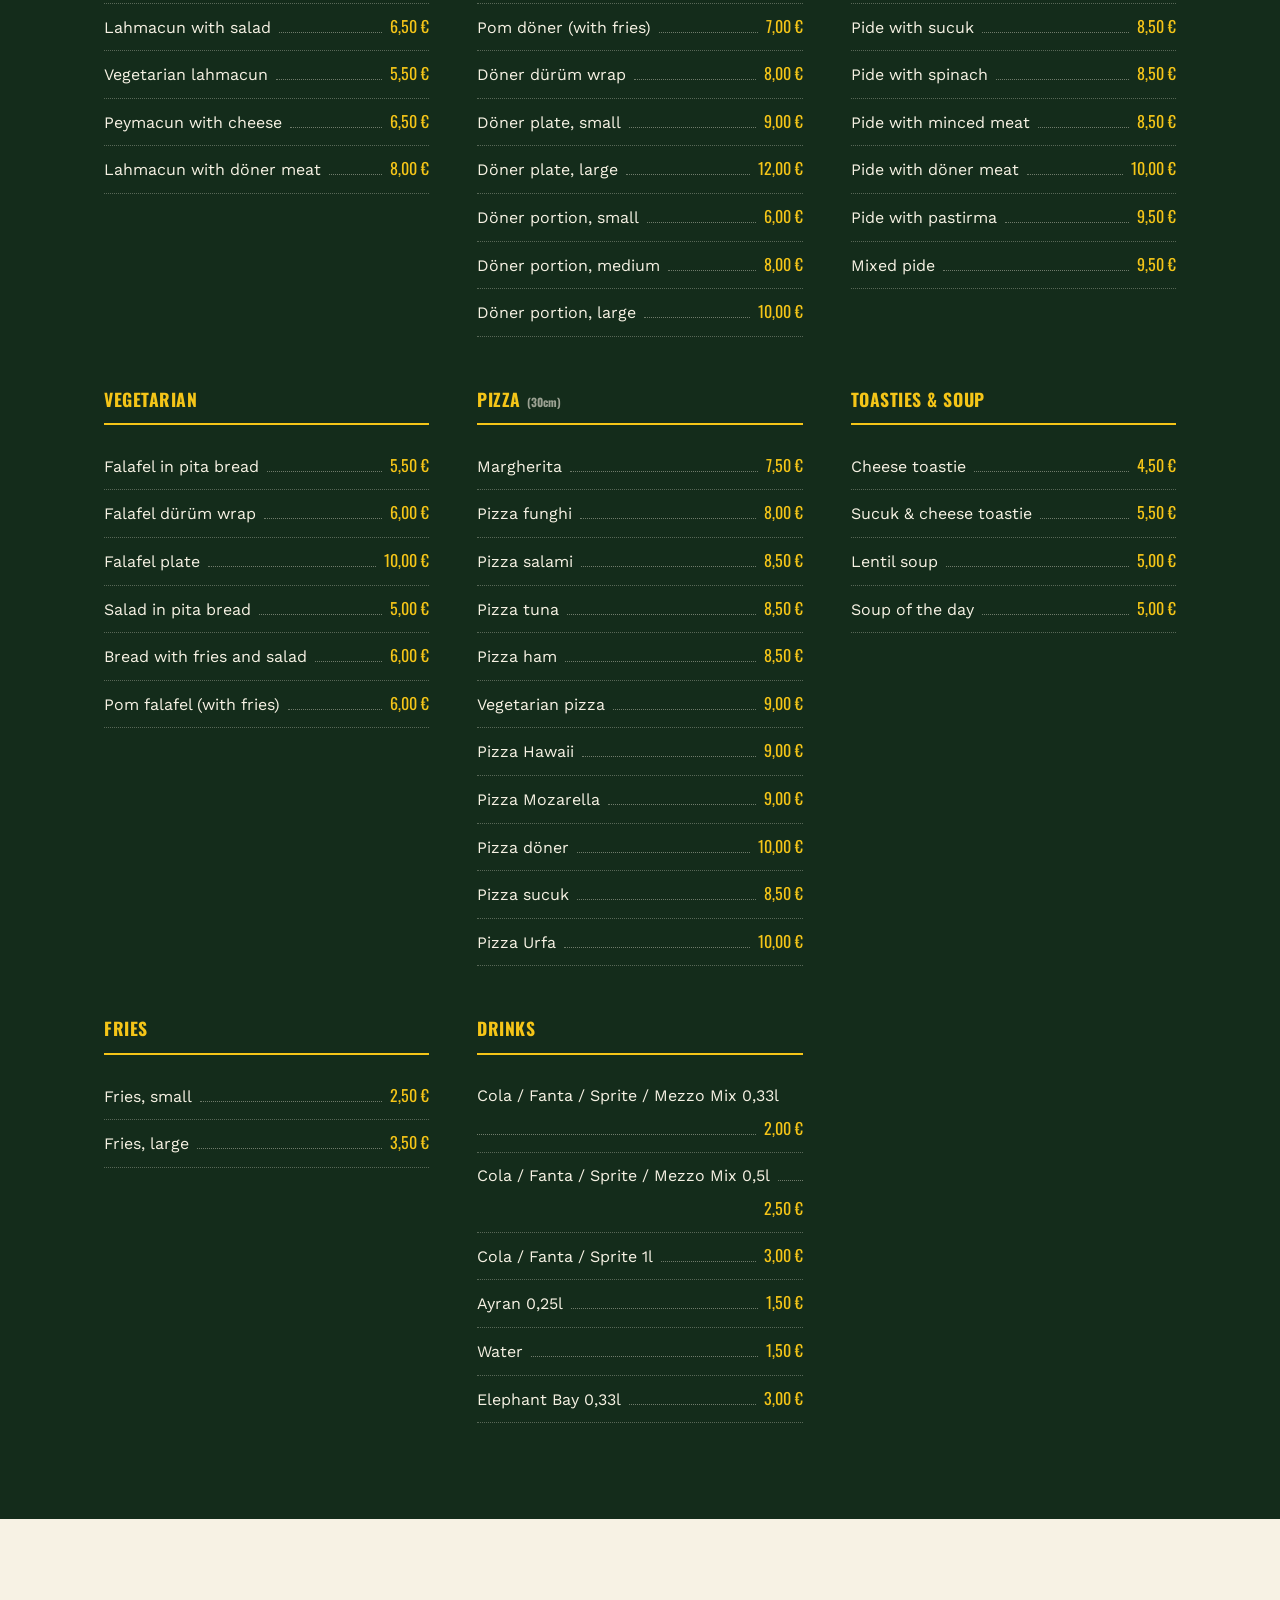
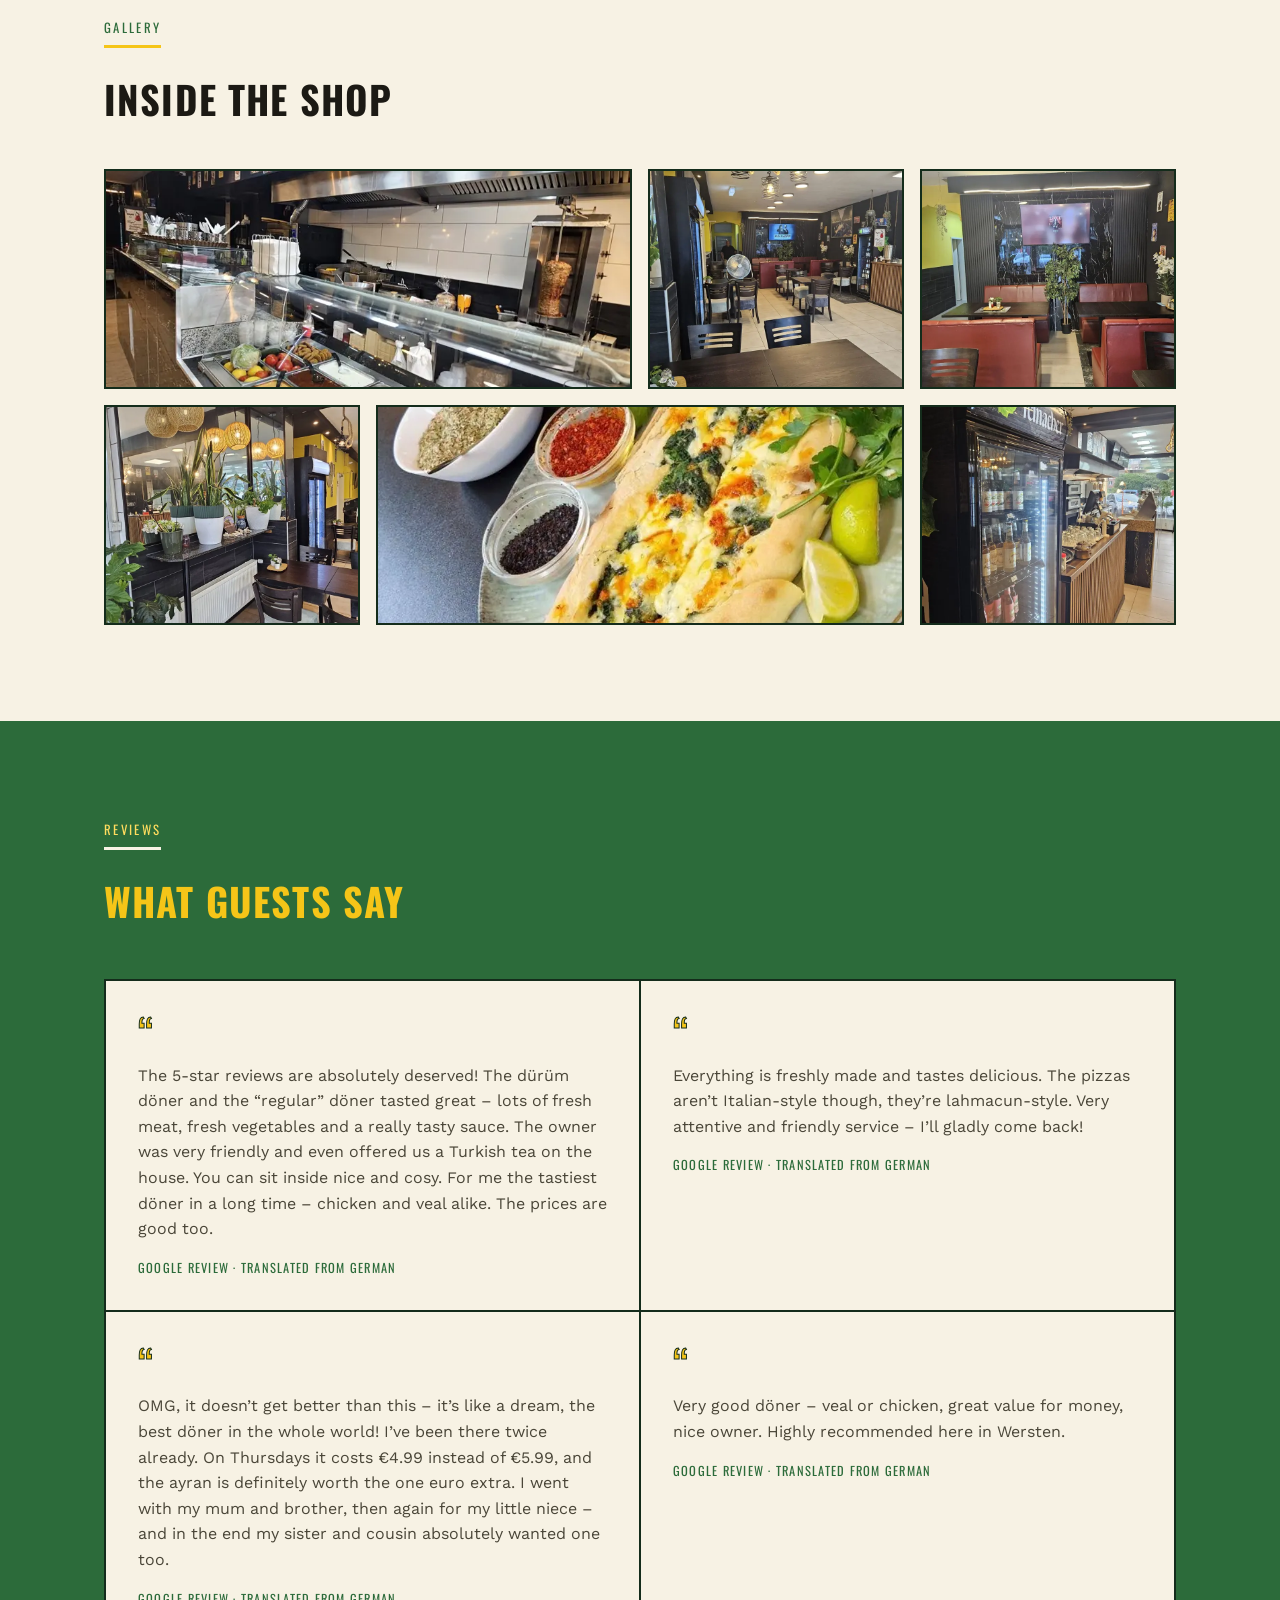
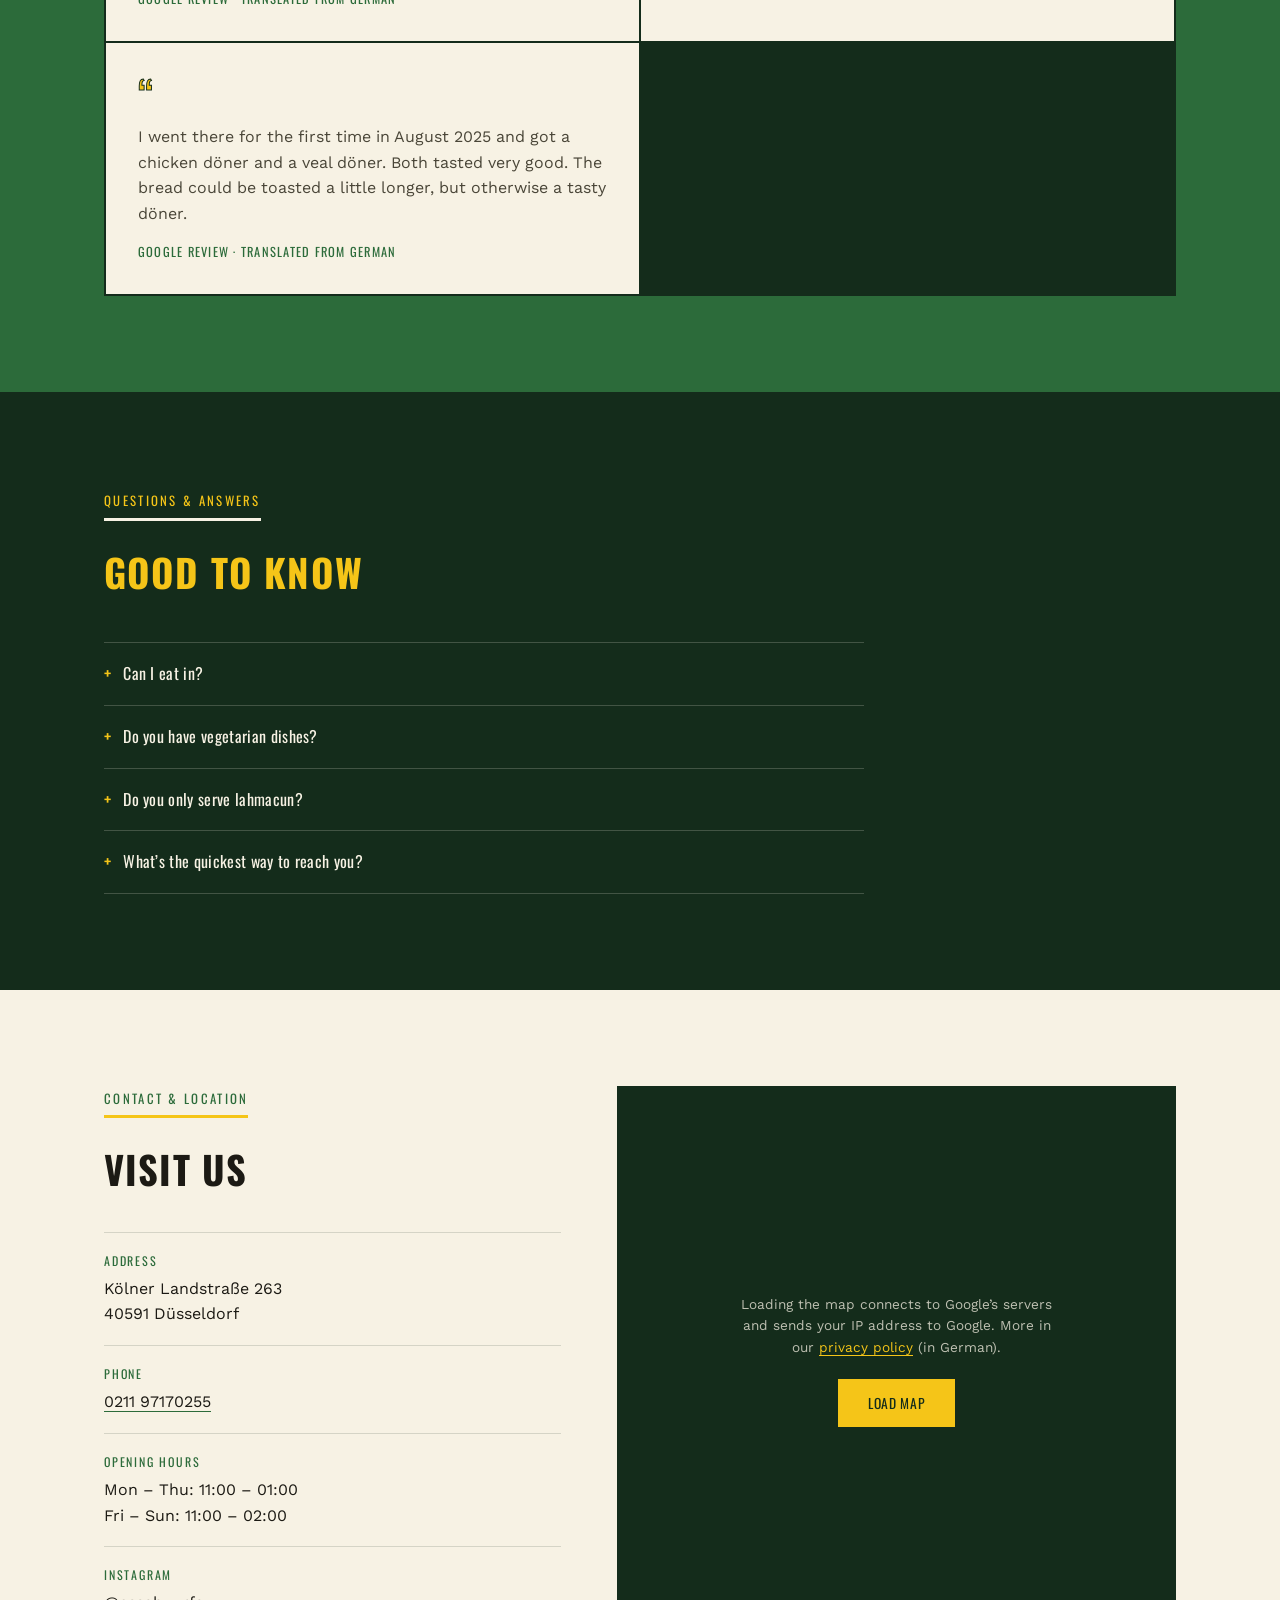
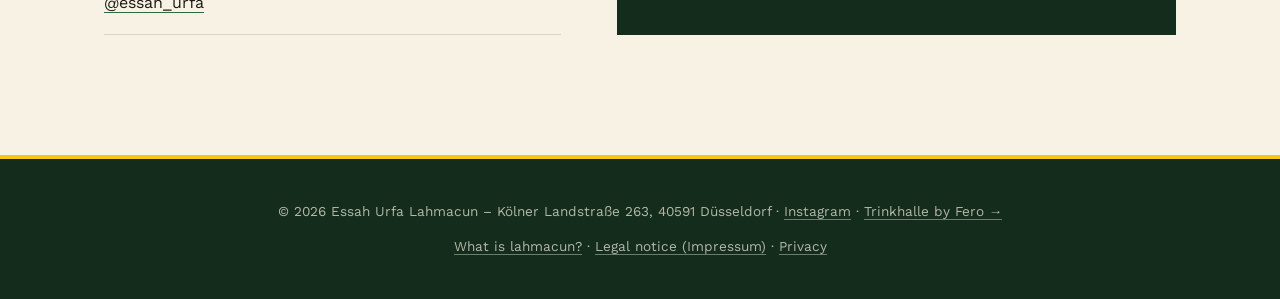
==== commit e7798603: "SEO pass: structured data, headings, alt texts, links, WebP, i18n guide - Restaurant JSON-LD: region" ====
--- a/en/index.html
+++ b/en/index.html
@@ -29,40 +29,620 @@
       "@type": "FastFoodRestaurant",
       "@id": "https://essah-urfa.de/#restaurant",
       "name": "Essah Urfa Lahmacun",
-      "alternateName": ["Essah-Urfa", "Essah Urfa", "essah_urfa"],
+      "alternateName": [
+        "Essah-Urfa",
+        "Essah Urfa",
+        "essah_urfa"
+      ],
       "image": "https://essah-urfa.de/images/web/hero.jpg",
       "telephone": "+49 211 97170255",
-      "servesCuisine": ["Turkish", "Lahmacun", "Döner", "Pide", "Pizza"],
+      "servesCuisine": [
+        "Turkish",
+        "Lahmacun",
+        "Döner",
+        "Pide",
+        "Pizza"
+      ],
       "priceRange": "€",
-      "areaServed": ["Düsseldorf", "Düsseldorf-Wersten", "Düsseldorf-Süd"],
+      "areaServed": [
+        "Düsseldorf",
+        "Düsseldorf-Wersten",
+        "Düsseldorf-Süd"
+      ],
       "address": {
         "@type": "PostalAddress",
         "streetAddress": "Kölner Landstraße 263",
         "postalCode": "40591",
         "addressLocality": "Düsseldorf",
+        "addressRegion": "Nordrhein-Westfalen",
         "addressCountry": "DE"
       },
+      "containedInPlace": {
+        "@type": "Place",
+        "name": "Düsseldorf-Wersten"
+      },
+      "description": "Lahmacun restaurant in Düsseldorf-Wersten: handmade lahmacun from a family recipe, plus döner, pide and pizza.",
       "geo": {
         "@type": "GeoCoordinates",
         "latitude": 51.184088,
         "longitude": 6.820766
       },
       "openingHoursSpecification": [
-        { "@type": "OpeningHoursSpecification", "dayOfWeek": ["Monday", "Tuesday", "Wednesday", "Thursday"], "opens": "11:00", "closes": "01:00" },
-        { "@type": "OpeningHoursSpecification", "dayOfWeek": ["Friday", "Saturday", "Sunday"], "opens": "11:00", "closes": "02:00" }
+        {
+          "@type": "OpeningHoursSpecification",
+          "dayOfWeek": [
+            "Monday",
+            "Tuesday",
+            "Wednesday",
+            "Thursday"
+          ],
+          "opens": "11:00",
+          "closes": "01:00"
+        },
+        {
+          "@type": "OpeningHoursSpecification",
+          "dayOfWeek": [
+            "Friday",
+            "Saturday",
+            "Sunday"
+          ],
+          "opens": "11:00",
+          "closes": "02:00"
+        }
       ],
       "hasMap": "https://www.google.com/maps?q=51.184088,6.820766",
-      "hasMenu": "https://essah-urfa.de/#speisekarte",
-      "sameAs": ["https://www.instagram.com/essah_urfa/"],
+      "hasMenu": {
+        "@type": "Menu",
+        "url": "https://essah-urfa.de/en/#speisekarte",
+        "hasMenuSection": [
+          {
+            "@type": "MenuSection",
+            "name": "Lahmacun",
+            "hasMenuItem": [
+              {
+                "@type": "MenuItem",
+                "name": "Plain lahmacun",
+                "offers": {
+                  "@type": "Offer",
+                  "price": "5.00",
+                  "priceCurrency": "EUR"
+                }
+              },
+              {
+                "@type": "MenuItem",
+                "name": "Lahmacun with salad",
+                "offers": {
+                  "@type": "Offer",
+                  "price": "6.50",
+                  "priceCurrency": "EUR"
+                }
+              },
+              {
+                "@type": "MenuItem",
+                "name": "Vegetarian lahmacun",
+                "offers": {
+                  "@type": "Offer",
+                  "price": "5.50",
+                  "priceCurrency": "EUR"
+                }
+              },
+              {
+                "@type": "MenuItem",
+                "name": "Peymacun with cheese",
+                "offers": {
+                  "@type": "Offer",
+                  "price": "6.50",
+                  "priceCurrency": "EUR"
+                }
+              },
+              {
+                "@type": "MenuItem",
+                "name": "Lahmacun with döner meat",
+                "offers": {
+                  "@type": "Offer",
+                  "price": "8.00",
+                  "priceCurrency": "EUR"
+                }
+              }
+            ]
+          },
+          {
+            "@type": "MenuSection",
+            "name": "Döner",
+            "hasMenuItem": [
+              {
+                "@type": "MenuItem",
+                "name": "Döner in pita bread",
+                "offers": {
+                  "@type": "Offer",
+                  "price": "7.00",
+                  "priceCurrency": "EUR"
+                }
+              },
+              {
+                "@type": "MenuItem",
+                "name": "Pom döner (with fries)",
+                "offers": {
+                  "@type": "Offer",
+                  "price": "7.00",
+                  "priceCurrency": "EUR"
+                }
+              },
+              {
+                "@type": "MenuItem",
+                "name": "Döner dürüm wrap",
+                "offers": {
+                  "@type": "Offer",
+                  "price": "8.00",
+                  "priceCurrency": "EUR"
+                }
+              },
+              {
+                "@type": "MenuItem",
+                "name": "Döner plate, small",
+                "offers": {
+                  "@type": "Offer",
+                  "price": "9.00",
+                  "priceCurrency": "EUR"
+                }
+              },
+              {
+                "@type": "MenuItem",
+                "name": "Döner plate, large",
+                "offers": {
+                  "@type": "Offer",
+                  "price": "12.00",
+                  "priceCurrency": "EUR"
+                }
+              },
+              {
+                "@type": "MenuItem",
+                "name": "Döner portion, small",
+                "offers": {
+                  "@type": "Offer",
+                  "price": "6.00",
+                  "priceCurrency": "EUR"
+                }
+              },
+              {
+                "@type": "MenuItem",
+                "name": "Döner portion, medium",
+                "offers": {
+                  "@type": "Offer",
+                  "price": "8.00",
+                  "priceCurrency": "EUR"
+                }
+              },
+              {
+                "@type": "MenuItem",
+                "name": "Döner portion, large",
+                "offers": {
+                  "@type": "Offer",
+                  "price": "10.00",
+                  "priceCurrency": "EUR"
+                }
+              }
+            ]
+          },
+          {
+            "@type": "MenuSection",
+            "name": "Pide",
+            "hasMenuItem": [
+              {
+                "@type": "MenuItem",
+                "name": "Pide with cheese",
+                "offers": {
+                  "@type": "Offer",
+                  "price": "8.50",
+                  "priceCurrency": "EUR"
+                }
+              },
+              {
+                "@type": "MenuItem",
+                "name": "Pide with sucuk",
+                "offers": {
+                  "@type": "Offer",
+                  "price": "8.50",
+                  "priceCurrency": "EUR"
+                }
+              },
+              {
+                "@type": "MenuItem",
+                "name": "Pide with spinach",
+                "offers": {
+                  "@type": "Offer",
+                  "price": "8.50",
+                  "priceCurrency": "EUR"
+                }
+              },
+              {
+                "@type": "MenuItem",
+                "name": "Pide with minced meat",
+                "offers": {
+                  "@type": "Offer",
+                  "price": "8.50",
+                  "priceCurrency": "EUR"
+                }
+              },
+              {
+                "@type": "MenuItem",
+                "name": "Pide with döner meat",
+                "offers": {
+                  "@type": "Offer",
+                  "price": "10.00",
+                  "priceCurrency": "EUR"
+                }
+              },
+              {
+                "@type": "MenuItem",
+                "name": "Pide with pastirma",
+                "offers": {
+                  "@type": "Offer",
+                  "price": "9.50",
+                  "priceCurrency": "EUR"
+                }
+              },
+              {
+                "@type": "MenuItem",
+                "name": "Mixed pide",
+                "offers": {
+                  "@type": "Offer",
+                  "price": "9.50",
+                  "priceCurrency": "EUR"
+                }
+              }
+            ]
+          },
+          {
+            "@type": "MenuSection",
+            "name": "Vegetarian",
+            "hasMenuItem": [
+              {
+                "@type": "MenuItem",
+                "name": "Falafel in pita bread",
+                "offers": {
+                  "@type": "Offer",
+                  "price": "5.50",
+                  "priceCurrency": "EUR"
+                }
+              },
+              {
+                "@type": "MenuItem",
+                "name": "Falafel dürüm wrap",
+                "offers": {
+                  "@type": "Offer",
+                  "price": "6.00",
+                  "priceCurrency": "EUR"
+                }
+              },
+              {
+                "@type": "MenuItem",
+                "name": "Falafel plate",
+                "offers": {
+                  "@type": "Offer",
+                  "price": "10.00",
+                  "priceCurrency": "EUR"
+                }
+              },
+              {
+                "@type": "MenuItem",
+                "name": "Salad in pita bread",
+                "offers": {
+                  "@type": "Offer",
+                  "price": "5.00",
+                  "priceCurrency": "EUR"
+                }
+              },
+              {
+                "@type": "MenuItem",
+                "name": "Bread with fries and salad",
+                "offers": {
+                  "@type": "Offer",
+                  "price": "6.00",
+                  "priceCurrency": "EUR"
+                }
+              },
+              {
+                "@type": "MenuItem",
+                "name": "Pom falafel (with fries)",
+                "offers": {
+                  "@type": "Offer",
+                  "price": "6.00",
+                  "priceCurrency": "EUR"
+                }
+              }
+            ]
+          },
+          {
+            "@type": "MenuSection",
+            "name": "Pizza (30cm)",
+            "hasMenuItem": [
+              {
+                "@type": "MenuItem",
+                "name": "Margherita",
+                "offers": {
+                  "@type": "Offer",
+                  "price": "7.50",
+                  "priceCurrency": "EUR"
+                }
+              },
+              {
+                "@type": "MenuItem",
+                "name": "Pizza funghi",
+                "offers": {
+                  "@type": "Offer",
+                  "price": "8.00",
+                  "priceCurrency": "EUR"
+                }
+              },
+              {
+                "@type": "MenuItem",
+                "name": "Pizza salami",
+                "offers": {
+                  "@type": "Offer",
+                  "price": "8.50",
+                  "priceCurrency": "EUR"
+                }
+              },
+              {
+                "@type": "MenuItem",
+                "name": "Pizza tuna",
+                "offers": {
+                  "@type": "Offer",
+                  "price": "8.50",
+                  "priceCurrency": "EUR"
+                }
+              },
+              {
+                "@type": "MenuItem",
+                "name": "Pizza ham",
+                "offers": {
+                  "@type": "Offer",
+                  "price": "8.50",
+                  "priceCurrency": "EUR"
+                }
+              },
+              {
+                "@type": "MenuItem",
+                "name": "Vegetarian pizza",
+                "offers": {
+                  "@type": "Offer",
+                  "price": "9.00",
+                  "priceCurrency": "EUR"
+                }
+              },
+              {
+                "@type": "MenuItem",
+                "name": "Pizza Hawaii",
+                "offers": {
+                  "@type": "Offer",
+                  "price": "9.00",
+                  "priceCurrency": "EUR"
+                }
+              },
+              {
+                "@type": "MenuItem",
+                "name": "Pizza Mozarella",
+                "offers": {
+                  "@type": "Offer",
+                  "price": "9.00",
+                  "priceCurrency": "EUR"
+                }
+              },
+              {
+                "@type": "MenuItem",
+                "name": "Pizza döner",
+                "offers": {
+                  "@type": "Offer",
+                  "price": "10.00",
+                  "priceCurrency": "EUR"
+                }
+              },
+              {
+                "@type": "MenuItem",
+                "name": "Pizza sucuk",
+                "offers": {
+                  "@type": "Offer",
+                  "price": "8.50",
+                  "priceCurrency": "EUR"
+                }
+              },
+              {
+                "@type": "MenuItem",
+                "name": "Pizza Urfa",
+                "offers": {
+                  "@type": "Offer",
+                  "price": "10.00",
+                  "priceCurrency": "EUR"
+                }
+              }
+            ]
+          },
+          {
+            "@type": "MenuSection",
+            "name": "Toasties & soup",
+            "hasMenuItem": [
+              {
+                "@type": "MenuItem",
+                "name": "Cheese toastie",
+                "offers": {
+                  "@type": "Offer",
+                  "price": "4.50",
+                  "priceCurrency": "EUR"
+                }
+              },
+              {
+                "@type": "MenuItem",
+                "name": "Sucuk & cheese toastie",
+                "offers": {
+                  "@type": "Offer",
+                  "price": "5.50",
+                  "priceCurrency": "EUR"
+                }
+              },
+              {
+                "@type": "MenuItem",
+                "name": "Lentil soup",
+                "offers": {
+                  "@type": "Offer",
+                  "price": "5.00",
+                  "priceCurrency": "EUR"
+                }
+              },
+              {
+                "@type": "MenuItem",
+                "name": "Soup of the day",
+                "offers": {
+                  "@type": "Offer",
+                  "price": "5.00",
+                  "priceCurrency": "EUR"
+                }
+              }
+            ]
+          },
+          {
+            "@type": "MenuSection",
+            "name": "Fries",
+            "hasMenuItem": [
+              {
+                "@type": "MenuItem",
+                "name": "Fries, small",
+                "offers": {
+                  "@type": "Offer",
+                  "price": "2.50",
+                  "priceCurrency": "EUR"
+                }
+              },
+              {
+                "@type": "MenuItem",
+                "name": "Fries, large",
+                "offers": {
+                  "@type": "Offer",
+                  "price": "3.50",
+                  "priceCurrency": "EUR"
+                }
+              }
+            ]
+          },
+          {
+            "@type": "MenuSection",
+            "name": "Drinks",
+            "hasMenuItem": [
+              {
+                "@type": "MenuItem",
+                "name": "Cola / Fanta / Sprite / Mezzo Mix 0,33l",
+                "offers": {
+                  "@type": "Offer",
+                  "price": "2.00",
+                  "priceCurrency": "EUR"
+                }
+              },
+              {
+                "@type": "MenuItem",
+                "name": "Cola / Fanta / Sprite / Mezzo Mix 0,5l",
+                "offers": {
+                  "@type": "Offer",
+                  "price": "2.50",
+                  "priceCurrency": "EUR"
+                }
+              },
+              {
+                "@type": "MenuItem",
+                "name": "Cola / Fanta / Sprite 1l",
+                "offers": {
+                  "@type": "Offer",
+                  "price": "3.00",
+                  "priceCurrency": "EUR"
+                }
+              },
+              {
+                "@type": "MenuItem",
+                "name": "Ayran 0,25l",
+                "offers": {
+                  "@type": "Offer",
+                  "price": "1.50",
+                  "priceCurrency": "EUR"
+                }
+              },
+              {
+                "@type": "MenuItem",
+                "name": "Water",
+                "offers": {
+                  "@type": "Offer",
+                  "price": "1.50",
+                  "priceCurrency": "EUR"
+                }
+              },
+              {
+                "@type": "MenuItem",
+                "name": "Elephant Bay 0,33l",
+                "offers": {
+                  "@type": "Offer",
+                  "price": "3.00",
+                  "priceCurrency": "EUR"
+                }
+              }
+            ]
+          }
+        ]
+      },
+      "sameAs": [
+        "https://www.instagram.com/essah_urfa/"
+      ],
       "url": "https://essah-urfa.de/"
     },
     {
       "@type": "WebSite",
       "@id": "https://essah-urfa.de/#website",
       "name": "Essah Urfa Lahmacun",
-      "alternateName": ["Essah-Urfa", "Essah Urfa"],
+      "alternateName": [
+        "Essah-Urfa",
+        "Essah Urfa"
+      ],
       "url": "https://essah-urfa.de/",
-      "publisher": { "@id": "https://essah-urfa.de/#restaurant" }
+      "publisher": {
+        "@id": "https://essah-urfa.de/#restaurant"
+      }
+    }
+  ]
+}
+</script>
+<script type="application/ld+json" id="ld-faq">
+{
+  "@context": "https://schema.org",
+  "@type": "FAQPage",
+  "mainEntity": [
+    {
+      "@type": "Question",
+      "name": "Can I eat in?",
+      "acceptedAnswer": {
+        "@type": "Answer",
+        "text": "Yes, we have comfortable seating – including window seats looking out onto the street."
+      }
+    },
+    {
+      "@type": "Question",
+      "name": "Do you have vegetarian dishes?",
+      "acceptedAnswer": {
+        "@type": "Answer",
+        "text": "Of course. For example falafel in pita bread, falafel dürüm, a falafel plate or vegetarian lahmacun."
+      }
+    },
+    {
+      "@type": "Question",
+      "name": "Do you only serve lahmacun?",
+      "acceptedAnswer": {
+        "@type": "Answer",
+        "text": "No. Besides lahmacun you’ll find döner, pide, pizza, toasties, soups, fries and drinks. What makes lahmacun different from döner and pide is explained in our lahmacun guide."
+      }
+    },
+    {
+      "@type": "Question",
+      "name": "What’s the quickest way to reach you?",
+      "acceptedAnswer": {
+        "@type": "Answer",
+        "text": "Just call us on 0211 97170255 or drop by at Kölner Landstraße 263 in Düsseldorf."
+      }
     }
   ]
 }
@@ -101,13 +681,14 @@
       <a href="#bewertungen">Reviews</a>
       <a href="#faq">FAQ</a>
       <a href="#kontakt">Contact</a>
+      <a href="was-ist-lahmacun.html">Guide</a>
     </nav>
   </div>
 </header>
 
 <main>
 
-  <section class="hero" id="start" style="background-image: linear-gradient(160deg, rgba(20,44,27,0.88), rgba(44,107,58,0.82)), url('../images/web/hero.jpg');">
+  <section class="hero" id="start" style="background-image: linear-gradient(160deg, rgba(20,44,27,0.88), rgba(44,107,58,0.82)), url('../images/web/hero.webp');">
     <div class="hero-content">
       <p class="hero-eyebrow">Authentic Urfa style · fresh from the oven</p>
       <h1>Essah Urfa Lahmacun: Traditional handmade lahmacun in Düsseldorf</h1>
@@ -136,13 +717,14 @@
         <p>As a small, family-run takeaway in Wersten, we’re just as happy to welcome regulars from the neighbourhood as everyone who comes from other parts of Düsseldorf for a good lahmacun. You don’t have to eat standing up: we have comfortable seating where you can enjoy your food in peace – with a fresh ayran or a cold drink. Whether you drop in on your way home through Wersten or plan a visit from the south of Düsseldorf: come by, give us a call or just walk in.</p>
       </div>
       <div class="about-media">
-        <img src="../images/web/about.jpg" alt="Counter at Essah Urfa with fresh ingredients and döner spit" loading="lazy" width="1200" height="900">
+        <img src="../images/web/about.webp" width="1200" height="900" alt="Counter at Essah Urfa Lahmacun in Düsseldorf-Wersten with fresh ingredients and döner spit" loading="lazy">
       </div>
     </div>
   </section>
 
   <section class="usp">
     <div class="section-inner">
+      <h2 class="visually-hidden">Why Essah Urfa?</h2>
       <div class="usp-grid">
         <div class="usp-card">
           <span class="usp-number">01</span>
@@ -304,22 +886,22 @@
       <h2>Inside the shop</h2>
       <div class="gallery-grid">
         <div class="gallery-item gallery-item--wide">
-          <img src="../images/web/gallery-1.jpg" alt="Fresh salads and ingredients at the counter, döner spit in the background" loading="lazy">
+          <img src="../images/web/gallery-1.webp" width="750" height="1000" alt="Fresh salads and ingredients for lahmacun and döner at the Essah Urfa counter" loading="lazy">
         </div>
         <div class="gallery-item">
-          <img src="../images/web/gallery-2.jpg" alt="Seating area at Essah Urfa" loading="lazy">
+          <img src="../images/web/gallery-2.webp" width="750" height="1000" alt="Seating area at the Essah Urfa lahmacun restaurant in Düsseldorf-Wersten" loading="lazy">
         </div>
         <div class="gallery-item">
-          <img src="../images/web/gallery-3.jpg" alt="Cosy corner with leather seats" loading="lazy">
+          <img src="../images/web/gallery-3.webp" width="750" height="1000" alt="Cosy corner with leather seats at Essah Urfa Lahmacun" loading="lazy">
         </div>
         <div class="gallery-item">
-          <img src="../images/web/gallery-4.jpg" alt="Window seats" loading="lazy">
+          <img src="../images/web/gallery-4.webp" width="750" height="1000" alt="Window seats overlooking Kölner Landstraße" loading="lazy">
         </div>
         <div class="gallery-item gallery-item--wide">
-          <img src="../images/web/gallery-5.jpg" alt="Freshly baked pide with spices and lime" loading="lazy">
+          <img src="../images/web/gallery-5.webp" width="869" height="1000" alt="Freshly baked spinach and cheese pide with spices and lime" loading="lazy">
         </div>
         <div class="gallery-item">
-          <img src="../images/web/gallery-6.jpg" alt="Drinks fridge with alcohol-free cocktails and lemonades" loading="lazy">
+          <img src="../images/web/gallery-6.webp" width="750" height="1000" alt="Drinks fridge with alcohol-free cocktails and lemonades at Essah Urfa" loading="lazy">
         </div>
       </div>
     </div>
@@ -369,7 +951,7 @@
         </details>
         <details class="faq-item">
           <summary>Do you only serve lahmacun?</summary>
-          <p>No. Besides lahmacun you’ll find döner, pide, pizza, toasties, soups, fries and drinks.</p>
+          <p>No. Besides lahmacun you’ll find döner, pide, pizza, toasties, soups, fries and drinks. What makes lahmacun different from döner and pide is explained in our <a href="was-ist-lahmacun.html">lahmacun guide</a>.</p>
         </details>
         <details class="faq-item">
           <summary>What’s the quickest way to reach you?</summary>
@@ -422,7 +1004,7 @@
 <footer class="site-footer">
   <div class="section-inner footer-inner">
     <p>&copy; <span id="year"></span> Essah Urfa Lahmacun – Kölner Landstraße 263, 40591 Düsseldorf · <a href="https://www.instagram.com/essah_urfa/" target="_blank" rel="noopener">Instagram</a> · <a href="kiosk.html">Trinkhalle by Fero →</a></p>
-    <p><a href="../was-ist-lahmacun.html">What is lahmacun? (in German)</a> · <a href="../impressum.html">Legal notice (Impressum)</a> · <a href="../datenschutz.html">Privacy</a></p>
+    <p><a href="was-ist-lahmacun.html">What is lahmacun?</a> · <a href="../impressum.html">Legal notice (Impressum)</a> · <a href="../datenschutz.html">Privacy</a></p>
   </div>
 </footer>
 
--- a/css/style.css
+++ b/css/style.css
@@ -914,45 +914,8 @@
 
 /* ===== Responsive ===== */
 
-@media (max-width: 860px) {
-  .about-grid,
-  .contact-grid {
-    grid-template-columns: 1fr;
-  }
-
-  .menu-grid {
-    grid-template-columns: 1fr;
-    gap: 36px;
-  }
-
-  .usp-grid {
-    grid-template-columns: repeat(2, 1fr);
-  }
-
-  .process-grid {
-    grid-template-columns: 1fr;
-    gap: 32px;
-  }
-
-  .gallery-grid {
-    grid-template-columns: repeat(2, 1fr);
-    grid-auto-rows: 160px;
-  }
-
-  .reviews-grid {
-    grid-template-columns: 1fr;
-  }
-}
-
-@media (max-width: 720px) {
-  .top-banner-inner--split {
-    grid-template-columns: 1fr auto;
-    grid-template-areas:
-      "social lang"
-      "cross cross";
-    padding: 8px 16px;
-  }
-
+/* Full nav (8 items) collapses into the burger menu below 1000px */
+@media (max-width: 1000px) {
   .nav-toggle {
     display: flex;
   }
@@ -972,7 +935,7 @@
   }
 
   .main-nav.is-open {
-    max-height: 320px;
+    max-height: 520px;
   }
 
   .main-nav a {
@@ -980,6 +943,69 @@
     border-bottom: 1px solid rgba(247, 242, 228, 0.1);
   }
 
+  /* Short nav on sub-pages stays inline, no burger */
+  .main-nav.main-nav--simple {
+    position: static;
+    flex-direction: row;
+    flex-wrap: wrap;
+    justify-content: flex-end;
+    gap: 4px 18px;
+    max-height: none;
+    overflow: visible;
+    background: transparent;
+    border-bottom: none;
+  }
+
+  .main-nav.main-nav--simple a {
+    padding: 0 0 2px;
+    font-size: 0.8rem;
+    border-bottom: 2px solid transparent;
+  }
+}
+
+.logo {
+  white-space: nowrap;
+}
+
+@media (max-width: 860px) {
+  .about-grid,
+  .contact-grid {
+    grid-template-columns: 1fr;
+  }
+
+  .menu-grid {
+    grid-template-columns: 1fr;
+    gap: 36px;
+  }
+
+  .usp-grid {
+    grid-template-columns: repeat(2, 1fr);
+  }
+
+  .process-grid {
+    grid-template-columns: 1fr;
+    gap: 32px;
+  }
+
+  .gallery-grid {
+    grid-template-columns: repeat(2, 1fr);
+    grid-auto-rows: 160px;
+  }
+
+  .reviews-grid {
+    grid-template-columns: 1fr;
+  }
+}
+
+@media (max-width: 720px) {
+  .top-banner-inner--split {
+    grid-template-columns: 1fr auto;
+    grid-template-areas:
+      "social lang"
+      "cross cross";
+    padding: 8px 16px;
+  }
+
   .hero {
     padding: 72px 20px 96px;
   }
@@ -1002,3 +1028,15 @@
     grid-template-columns: 1fr;
   }
 }
+
+.visually-hidden {
+  position: absolute;
+  width: 1px;
+  height: 1px;
+  margin: -1px;
+  padding: 0;
+  overflow: hidden;
+  clip: rect(0 0 0 0);
+  white-space: nowrap;
+  border: 0;
+}
